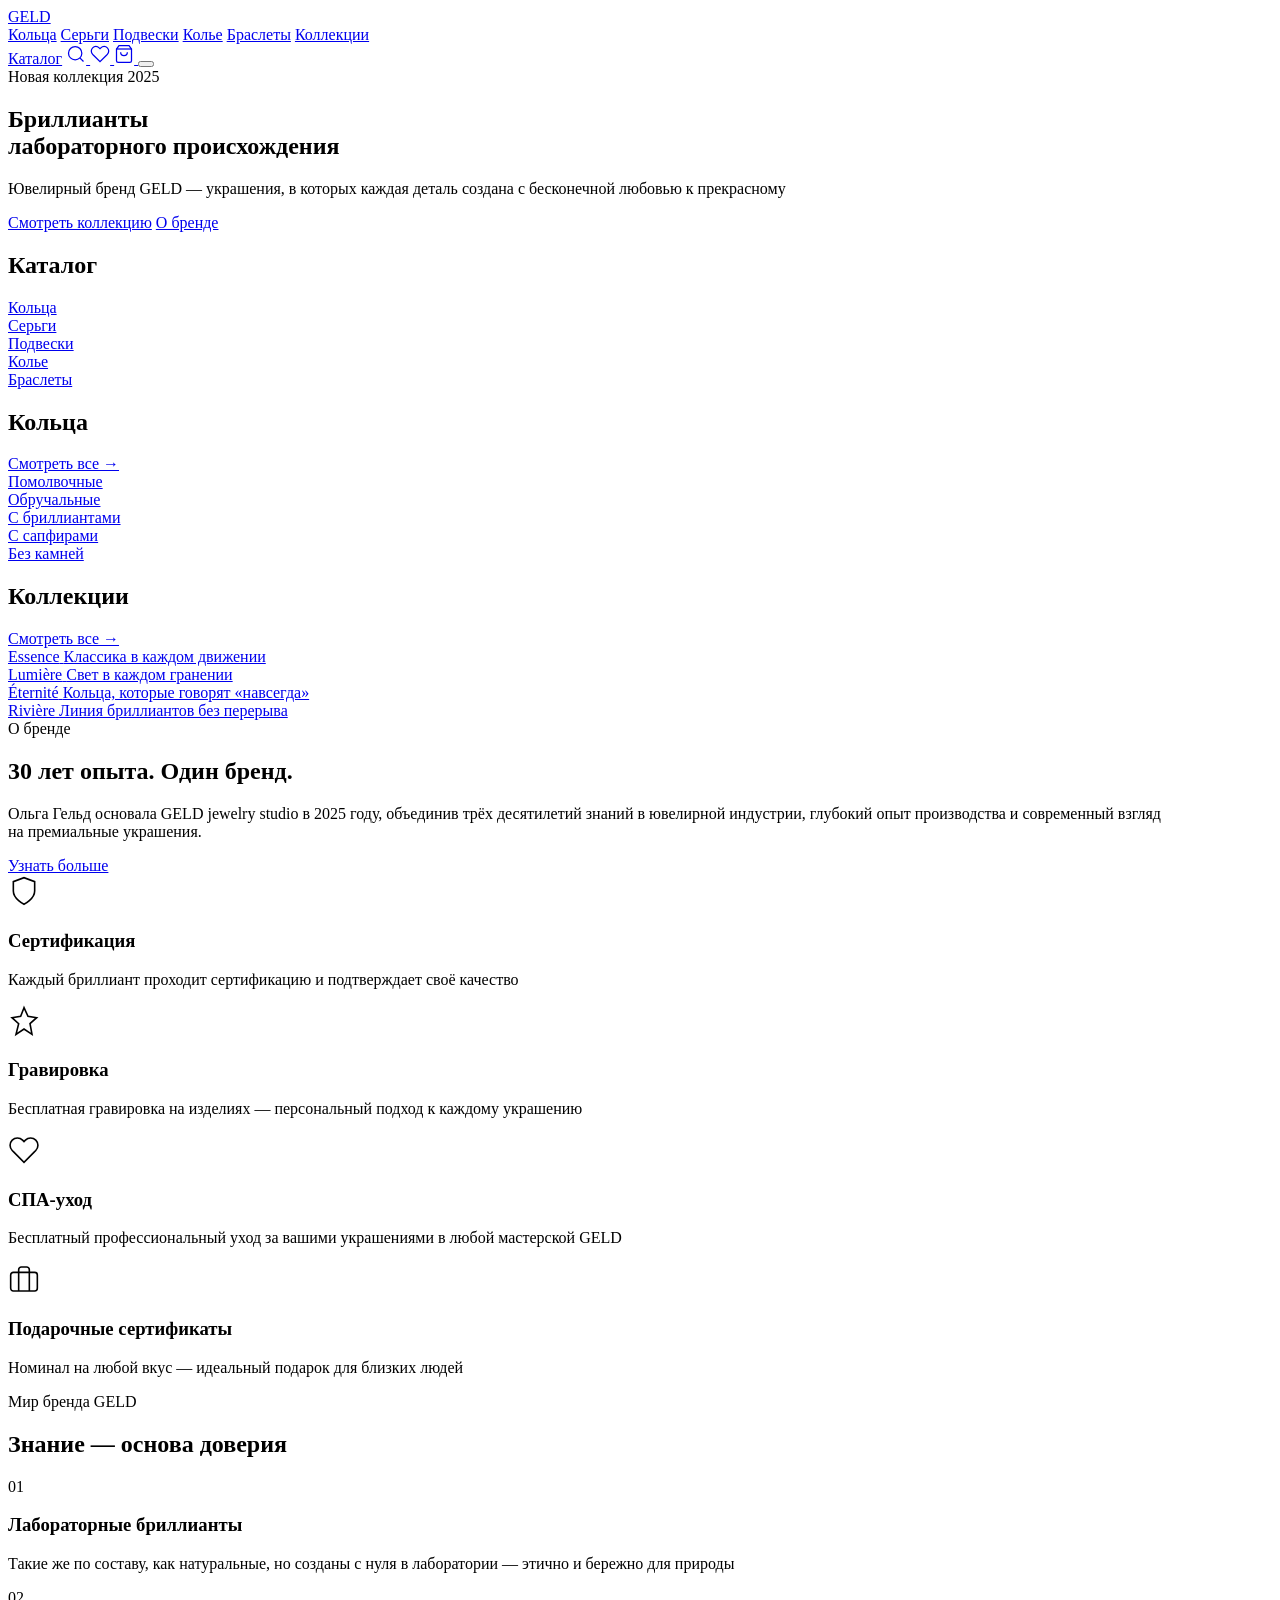
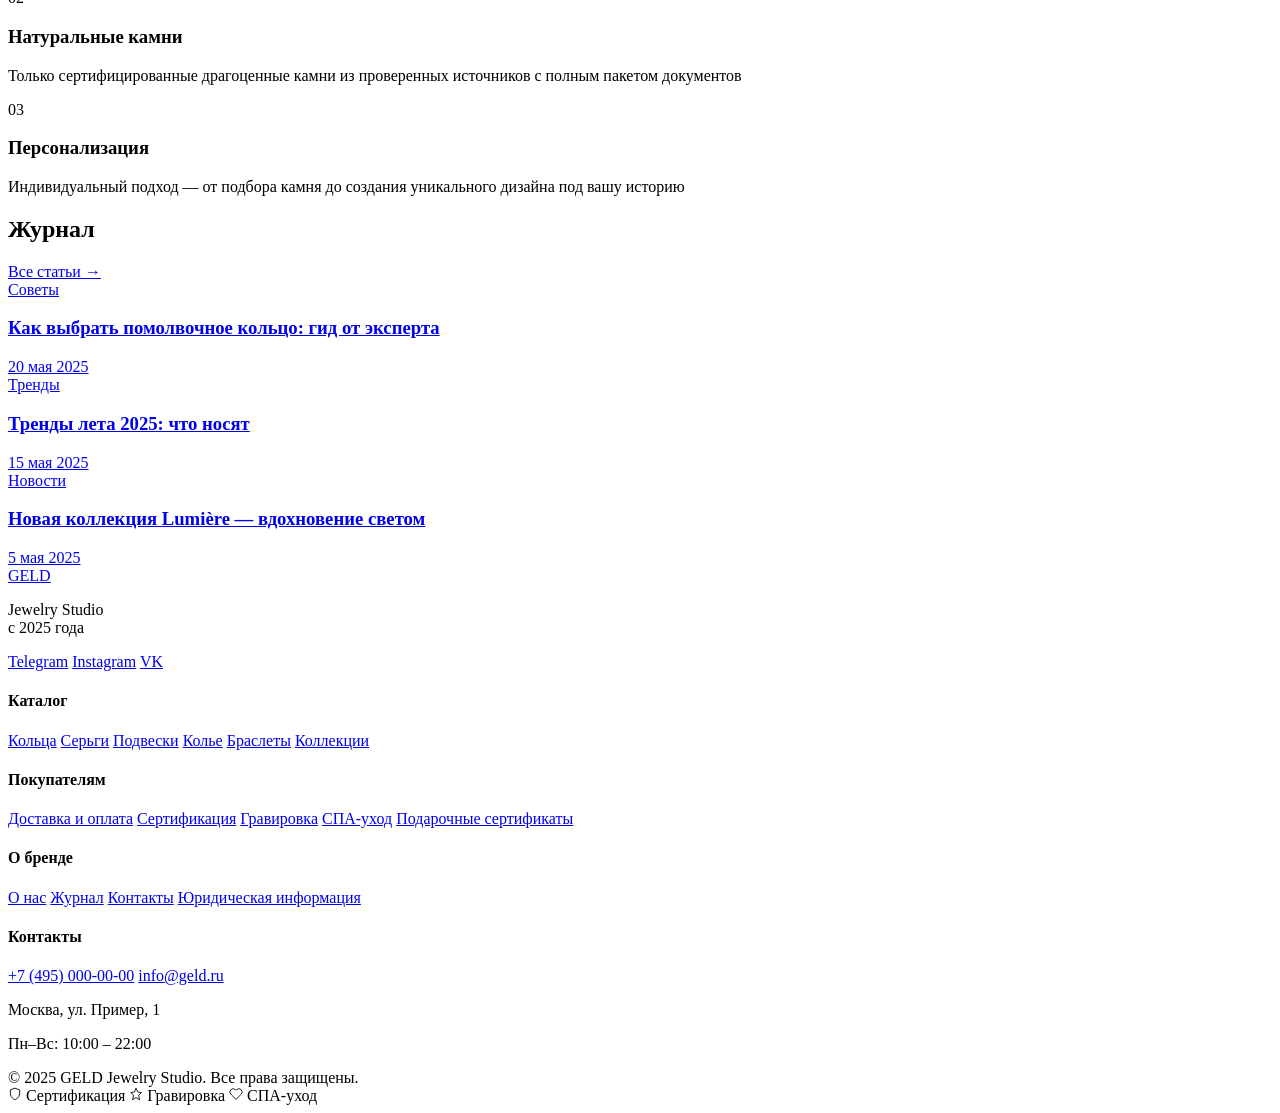
==== index.html @ 1ff67b21 "feat: initial site structure - GELD Jewelry Studio - index.html: Главная (10 блоков: hero, категории" ====
<!DOCTYPE html>
<html lang="ru">
<head>
    <meta charset="UTF-8">
    <meta name="viewport" content="width=device-width, initial-scale=1.0">
    <title>GELD Jewelry Studio — Премиальные украшения с лабораторными и натуральными драгоценными камнями</title>
    <link rel="stylesheet" href="css/base.css">
</head>
<body>
    <!-- ============ HEADER ============ -->
    <header class="header">
        <div class="header__inner container">
            <a href="index.html" class="header__logo">GELD</a>
            <nav class="header__nav">
                <a href="catalog.html" class="nav-link">Кольца</a>
                <a href="catalog.html" class="nav-link">Серьги</a>
                <a href="catalog.html" class="nav-link">Подвески</a>
                <a href="catalog.html" class="nav-link">Колье</a>
                <a href="catalog.html" class="nav-link">Браслеты</a>
                <a href="catalog.html" class="nav-link">Коллекции</a>
            </nav>
            <div class="header__actions">
                <a href="catalog.html" class="btn-nav btn-nav--primary">Каталог</a>
                <a href="#" class="icon-btn" aria-label="Поиск">
                    <svg width="20" height="20" viewBox="0 0 24 24" fill="none" stroke="currentColor" stroke-width="1.5"><circle cx="11" cy="11" r="8"/><path d="m21 21-4.35-4.35"/></svg>
                </a>
                <a href="#" class="icon-btn" aria-label="Избранное">
                    <svg width="20" height="20" viewBox="0 0 24 24" fill="none" stroke="currentColor" stroke-width="1.5"><path d="M20.84 4.61a5.5 5.5 0 0 0-7.78 0L12 5.67l-1.06-1.06a5.5 5.5 0 0 0-7.78 7.78l1.06 1.06L12 21.23l7.78-7.78 1.06-1.06a5.5 5.5 0 0 0 0-7.78z"/></svg>
                </a>
                <a href="#" class="icon-btn" aria-label="Корзина">
                    <svg width="20" height="20" viewBox="0 0 24 24" fill="none" stroke="currentColor" stroke-width="1.5"><path d="M6 2L3 6v14a2 2 0 0 0 2 2h14a2 2 0 0 0 2-2V6l-3-4z"/><line x1="3" y1="6" x2="21" y2="6"/><path d="M16 10a4 4 0 0 1-8 0"/></svg>
                </a>
                <button class="burger" aria-label="Меню">
                    <span></span><span></span><span></span>
                </button>
            </div>
        </div>
    </header>

    <!-- ============ HERO ============ -->
    <section class="hero">
        <div class="hero__slider">
            <div class="hero__slide hero__slide--active">
                <div class="hero__bg"></div>
                <div class="container hero__content">
                    <span class="hero__subtitle">Новая коллекция 2025</span>
                    <h1 class="hero__title">Бриллианты<br>лабораторного происхождения</h1>
                    <p class="hero__desc">Ювелирный бренд GELD — украшения, в которых каждая деталь создана с&nbsp;бесконечной любовью к&nbsp;прекрасному</p>
                    <div class="hero__buttons">
                        <a href="catalog.html" class="btn btn--dark">Смотреть коллекцию</a>
                        <a href="about.html" class="btn btn--ghost">О бренде</a>
                    </div>
                </div>
            </div>
        </div>
    </section>

    <!-- ============ КАТЕГОРИИ (быстрая навигация) ============ -->
    <section class="categories">
        <div class="container">
            <h2 class="section-title--hidden">Каталог</h2>
            <div class="categories__grid">
                <a href="catalog.html" class="category-card">
                    <div class="category-card__visual"></div>
                    <span class="category-card__label">Кольца</span>
                </a>
                <a href="catalog.html" class="category-card">
                    <div class="category-card__visual"></div>
                    <span class="category-card__label">Серьги</span>
                </a>
                <a href="catalog.html" class="category-card">
                    <div class="category-card__visual"></div>
                    <span class="category-card__label">Подвески</span>
                </a>
                <a href="catalog.html" class="category-card">
                    <div class="category-card__visual"></div>
                    <span class="category-card__label">Колье</span>
                </a>
                <a href="catalog.html" class="category-card">
                    <div class="category-card__visual"></div>
                    <span class="category-card__label">Браслеты</span>
                </a>
            </div>
        </div>
    </section>

    <!-- ============ ПОДКАТЕГОРИИ ============ -->
    <section class="subcategories">
        <div class="container">
            <div class="subcategories__header">
                <h2 class="section-title">Кольца</h2>
                <a href="catalog.html" class="link-all">Смотреть все →</a>
            </div>
            <div class="subcategories__grid">
                <a href="catalog.html" class="subcat-card">
                    <div class="subcat-card__img"></div>
                    <span>Помолвочные</span>
                </a>
                <a href="catalog.html" class="subcat-card">
                    <div class="subcat-card__img"></div>
                    <span>Обручальные</span>
                </a>
                <a href="catalog.html" class="subcat-card">
                    <div class="subcat-card__img"></div>
                    <span>С бриллиантами</span>
                </a>
                <a href="catalog.html" class="subcat-card">
                    <div class="subcat-card__img"></div>
                    <span>С сапфирами</span>
                </a>
                <a href="catalog.html" class="subcat-card">
                    <div class="subcat-card__img"></div>
                    <span>Без камней</span>
                </a>
            </div>
        </div>
    </section>

    <!-- ============ КОЛЛЕКЦИИ ============ -->
    <section class="collections">
        <div class="container">
            <div class="section-header">
                <h2 class="section-title">Коллекции</h2>
                <a href="catalog.html" class="link-all">Смотреть все →</a>
            </div>
            <div class="collections__grid">
                <a href="collection.html" class="collection-card">
                    <div class="collection-card__visual"></div>
                    <div class="collection-card__content">
                        <span class="collection-card__name">Essence</span>
                        <span class="collection-card__desc">Классика в&nbsp;каждом движении</span>
                    </div>
                </a>
                <a href="collection.html" class="collection-card">
                    <div class="collection-card__visual"></div>
                    <div class="collection-card__content">
                        <span class="collection-card__name">Lumière</span>
                        <span class="collection-card__desc">Свет в&nbsp;каждом гранении</span>
                    </div>
                </a>
                <a href="collection.html" class="collection-card">
                    <div class="collection-card__visual"></div>
                    <div class="collection-card__content">
                        <span class="collection-card__name">Éternité</span>
                        <span class="collection-card__desc">Кольца, которые говорят «навсегда»</span>
                    </div>
                </a>
                <a href="collection.html" class="collection-card">
                    <div class="collection-card__visual"></div>
                    <div class="collection-card__content">
                        <span class="collection-card__name">Rivière</span>
                        <span class="collection-card__desc">Линия бриллиантов без перерыва</span>
                    </div>
                </a>
            </div>
        </div>
    </section>

    <!-- ============ О БРЕНДЕ ============ -->
    <section class="about-preview">
        <div class="container about-preview__inner">
            <div class="about-preview__visual">
                <div class="about-preview__img"></div>
            </div>
            <div class="about-preview__text">
                <span class="about-preview__tag">О бренде</span>
                <h2 class="about-preview__title">30&nbsp;лет опыта. Один бренд.</h2>
                <p>Ольга Гельд основала GELD jewelry studio в&nbsp;2025&nbsp;году, объединив трёх десятилетий знаний в&nbsp;ювелирной индустрии, глубокий опыт производства и&nbsp;современный взгляд на&nbsp;премиальные украшения.</p>
                <a href="about.html" class="btn btn--dark">Узнать больше</a>
            </div>
        </div>
    </section>

    <!-- ============ УТП ============ -->
    <section class="usp">
        <div class="container">
            <div class="usp__grid">
                <div class="usp-item">
                    <div class="usp-item__icon">
                        <svg width="32" height="32" viewBox="0 0 24 24" fill="none" stroke="currentColor" stroke-width="1.2"><path d="M12 22s8-4 8-10V5l-8-3-8 3v7c0 6 8 10 8 10z"/></svg>
                    </div>
                    <h3 class="usp-item__title">Сертификация</h3>
                    <p>Каждый бриллиант проходит сертификацию и&nbsp;подтверждает своё качество</p>
                </div>
                <div class="usp-item">
                    <div class="usp-item__icon">
                        <svg width="32" height="32" viewBox="0 0 24 24" fill="none" stroke="currentColor" stroke-width="1.2"><path d="M12 2L9.5 8.5 3 9.5l5 4.5L6 22l6-4 6 4-1.5-8 5-4.5-6.5-1z"/></svg>
                    </div>
                    <h3 class="usp-item__title">Гравировка</h3>
                    <p>Бесплатная гравировка на&nbsp;изделиях — персональный подход к&nbsp;каждому украшению</p>
                </div>
                <div class="usp-item">
                    <div class="usp-item__icon">
                        <svg width="32" height="32" viewBox="0 0 24 24" fill="none" stroke="currentColor" stroke-width="1.2"><path d="M20.84 4.61a5.5 5.5 0 0 0-7.78 0L12 5.67l-1.06-1.06a5.5 5.5 0 0 0-7.78 7.78l1.06 1.06L12 21.23l7.78-7.78 1.06-1.06a5.5 5.5 0 0 0 0-7.78z"/></svg>
                    </div>
                    <h3 class="usp-item__title">СПА-уход</h3>
                    <p>Бесплатный профессиональный уход за&nbsp;вашими украшениями в&nbsp;любой мастерской GELD</p>
                </div>
                <div class="usp-item">
                    <div class="usp-item__icon">
                        <svg width="32" height="32" viewBox="0 0 24 24" fill="none" stroke="currentColor" stroke-width="1.2"><rect x="2" y="7" width="20" height="14" rx="2" ry="2"/><path d="M16 21V5a2 2 0 0 0-2-2h-4a2 2 0 0 0-2 2v16"/></svg>
                    </div>
                    <h3 class="usp-item__title">Подарочные сертификаты</h3>
                    <p>Номинал на&nbsp;любой вкус — идеальный подарок для&nbsp;близких людей</p>
                </div>
            </div>
        </div>
    </section>

    <!-- ============ ЭКСПERTНЫЙ БЛОК ============ -->
    <section class="expertise">
        <div class="container expertise__inner">
            <div class="expertise__content">
                <span class="expertise__tag">Мир бренда GELD</span>
                <h2 class="expertise__title">Знание — основа доверия</h2>
                <div class="expertise__blocks">
                    <div class="exp-block">
                        <span class="exp-block__num">01</span>
                        <h3>Лабораторные бриллианты</h3>
                        <p>Такие же по составу, как натуральные, но созданы с&nbsp;нуля в&nbsp;лаборатории — этично и&nbsp;бережно для&nbsp;природы</p>
                    </div>
                    <div class="exp-block">
                        <span class="exp-block__num">02</span>
                        <h3>Натуральные камни</h3>
                        <p>Только сертифицированные драгоценные камни из&nbsp;проверенных источников с&nbsp;полным пакетом документов</p>
                    </div>
                    <div class="exp-block">
                        <span class="exp-block__num">03</span>
                        <h3>Персонализация</h3>
                        <p>Индивидуальный подход — от&nbsp;подбора камня до&nbsp;создания уникального дизайна под&nbsp;вашу историю</p>
                    </div>
                </div>
            </div>
            <div class="expertise__visual">
                <div class="expertise__img"></div>
            </div>
        </div>
    </section>

    <!-- ============ НОВОСТИ (скрыт на старте, placeholder) ============ -->
    <section class="stories">
        <div class="container">
            <div class="section-header">
                <h2 class="section-title">Журнал</h2>
                <a href="#" class="link-all">Все статьи →</a>
            </div>
            <div class="stories__grid">
                <article class="story-card">
                    <a href="#">
                        <div class="story-card__img"></div>
                        <div class="story-card__body">
                            <span class="story-card__tag">Советы</span>
                            <h3>Как выбрать помолвочное кольцо: гид от эксперта</h3>
                            <span class="story-card__date">20 мая 2025</span>
                        </div>
                    </a>
                </article>
                <article class="story-card">
                    <a href="#">
                        <div class="story-card__img"></div>
                        <div class="story-card__body">
                            <span class="story-card__tag">Тренды</span>
                            <h3>Тренды лета 2025: что носят</h3>
                            <span class="story-card__date">15 мая 2025</span>
                        </div>
                    </a>
                </article>
                <article class="story-card">
                    <a href="#">
                        <div class="story-card__img"></div>
                        <div class="story-card__body">
                            <span class="story-card__tag">Новости</span>
                            <h3>Новая коллекция Lumière — вдохновение светом</h3>
                            <span class="story-card__date">5 мая 2025</span>
                        </div>
                    </a>
                </article>
            </div>
        </div>
    </section>

    <!-- ============ FOOTER ============ -->
    <footer class="footer">
        <div class="container">
            <div class="footer__top">
                <div class="footer__col">
                    <a href="index.html" class="footer__logo">GELD</a>
                    <p class="footer__tagline">Jewelry Studio<br>с&nbsp;2025&nbsp;года</p>
                    <div class="footer__socials">
                        <a href="#" class="social-link">Telegram</a>
                        <a href="#" class="social-link">Instagram</a>
                        <a href="#" class="social-link">VK</a>
                    </div>
                </div>
                <div class="footer__col">
                    <h4 class="footer__heading">Каталог</h4>
                    <a href="catalog.html" class="footer__link">Кольца</a>
                    <a href="catalog.html" class="footer__link">Серьги</a>
                    <a href="catalog.html" class="footer__link">Подвески</a>
                    <a href="catalog.html" class="footer__link">Колье</a>
                    <a href="catalog.html" class="footer__link">Браслеты</a>
                    <a href="catalog.html" class="footer__link">Коллекции</a>
                </div>
                <div class="footer__col">
                    <h4 class="footer__heading">Покупателям</h4>
                    <a href="delivery.html" class="footer__link">Доставка и оплата</a>
                    <a href="certification.html" class="footer__link">Сертификация</a>
                    <a href="engraving.html" class="footer__link">Гравировка</a>
                    <a href="spa.html" class="footer__link">СПА-уход</a>
                    <a href="gift-cards.html" class="footer__link">Подарочные сертификаты</a>
                </div>
                <div class="footer__col">
                    <h4 class="footer__heading">О бренде</h4>
                    <a href="about.html" class="footer__link">О нас</a>
                    <a href="stories.html" class="footer__link">Журнал</a>
                    <a href="contacts.html" class="footer__link">Контакты</a>
                    <a href="legal.html" class="footer__link">Юридическая информация</a>
                </div>
                <div class="footer__col">
                    <h4 class="footer__heading">Контакты</h4>
                    <a href="tel:+74950000000" class="footer__link">+7 (495) 000-00-00</a>
                    <a href="mailto:info@geld.ru" class="footer__link">info@geld.ru</a>
                    <p class="footer__address">Москва, ул.&nbsp;Пример, 1</p>
                    <p class="footer__hours">Пн–Вс: 10:00 – 22:00</p>
                </div>
            </div>
            <div class="footer__bottom">
                <span class="footer__copy">© 2025 GELD Jewelry Studio. Все права защищены.</span>
                <!-- Ключевые УТП в подвале -->
                <div class="footer__usps">
                    <span class="footer__usp">
                        <svg width="14" height="14" viewBox="0 0 24 24" fill="none" stroke="currentColor" stroke-width="1.5"><path d="M12 22s8-4 8-10V5l-8-3-8 3v7c0 6 8 10 8 10z"/></svg>
                        Сертификация
                    </span>
                    <span class="footer__usp">
                        <svg width="14" height="14" viewBox="0 0 24 24" fill="none" stroke="currentColor" stroke-width="1.5"><path d="M12 2L9.5 8.5 3 9.5l5 4.5L6 22l6-4 6 4-1.5-8 5-4.5-6.5-1z"/></svg>
                        Гравировка
                    </span>
                    <span class="footer__usp">
                        <svg width="14" height="14" viewBox="0 0 24 24" fill="none" stroke="currentColor" stroke-width="1.5"><path d="M20.84 4.61a5.5 5.5 0 0 0-7.78 0L12 5.67l-1.06-1.06a5.5 5.5 0 0 0-7.78 7.78l1.06 1.06L12 21.23l7.78-7.78 1.06-1.06a5.5 5.5 0 0 0 0-7.78z"/></svg>
                        СПА-уход
                    </span>
                </div>
            </div>
        </div>
    </footer>

    <script src="js/main.js"></script>
</body>
</html>
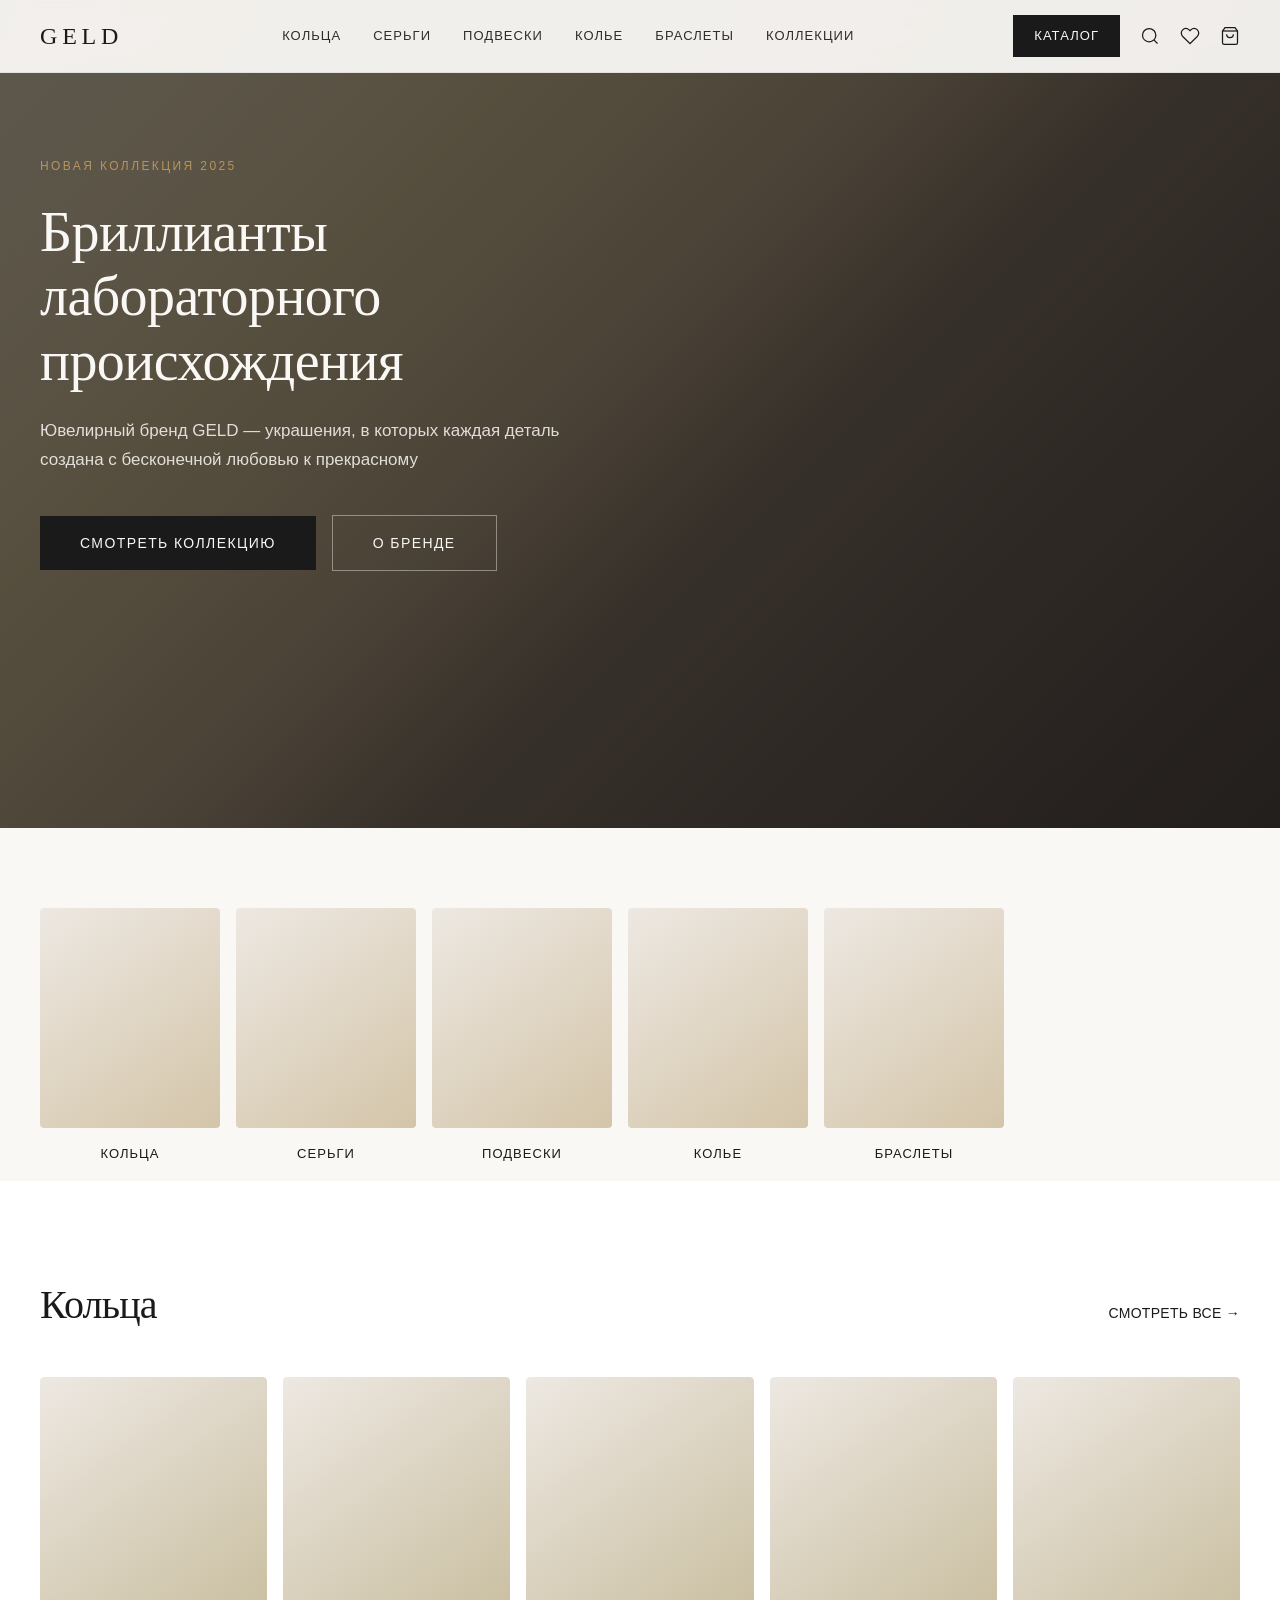
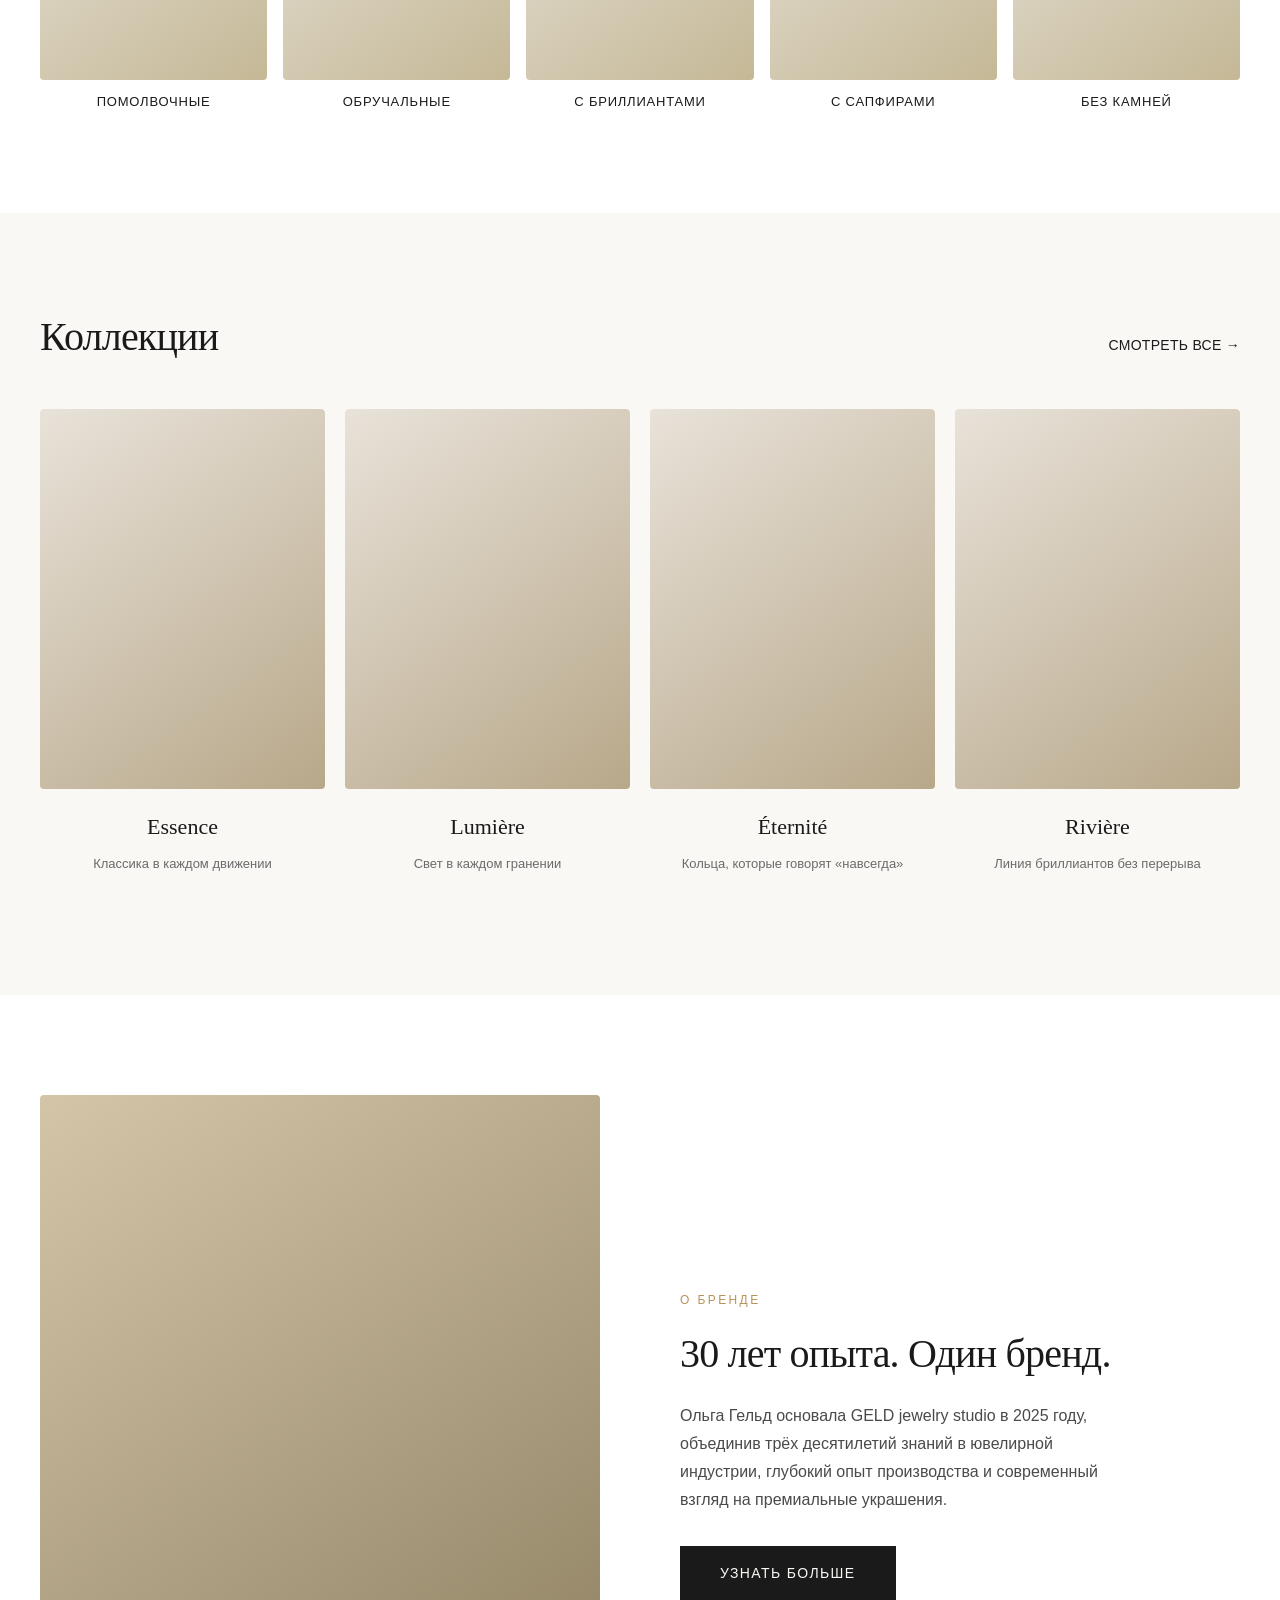
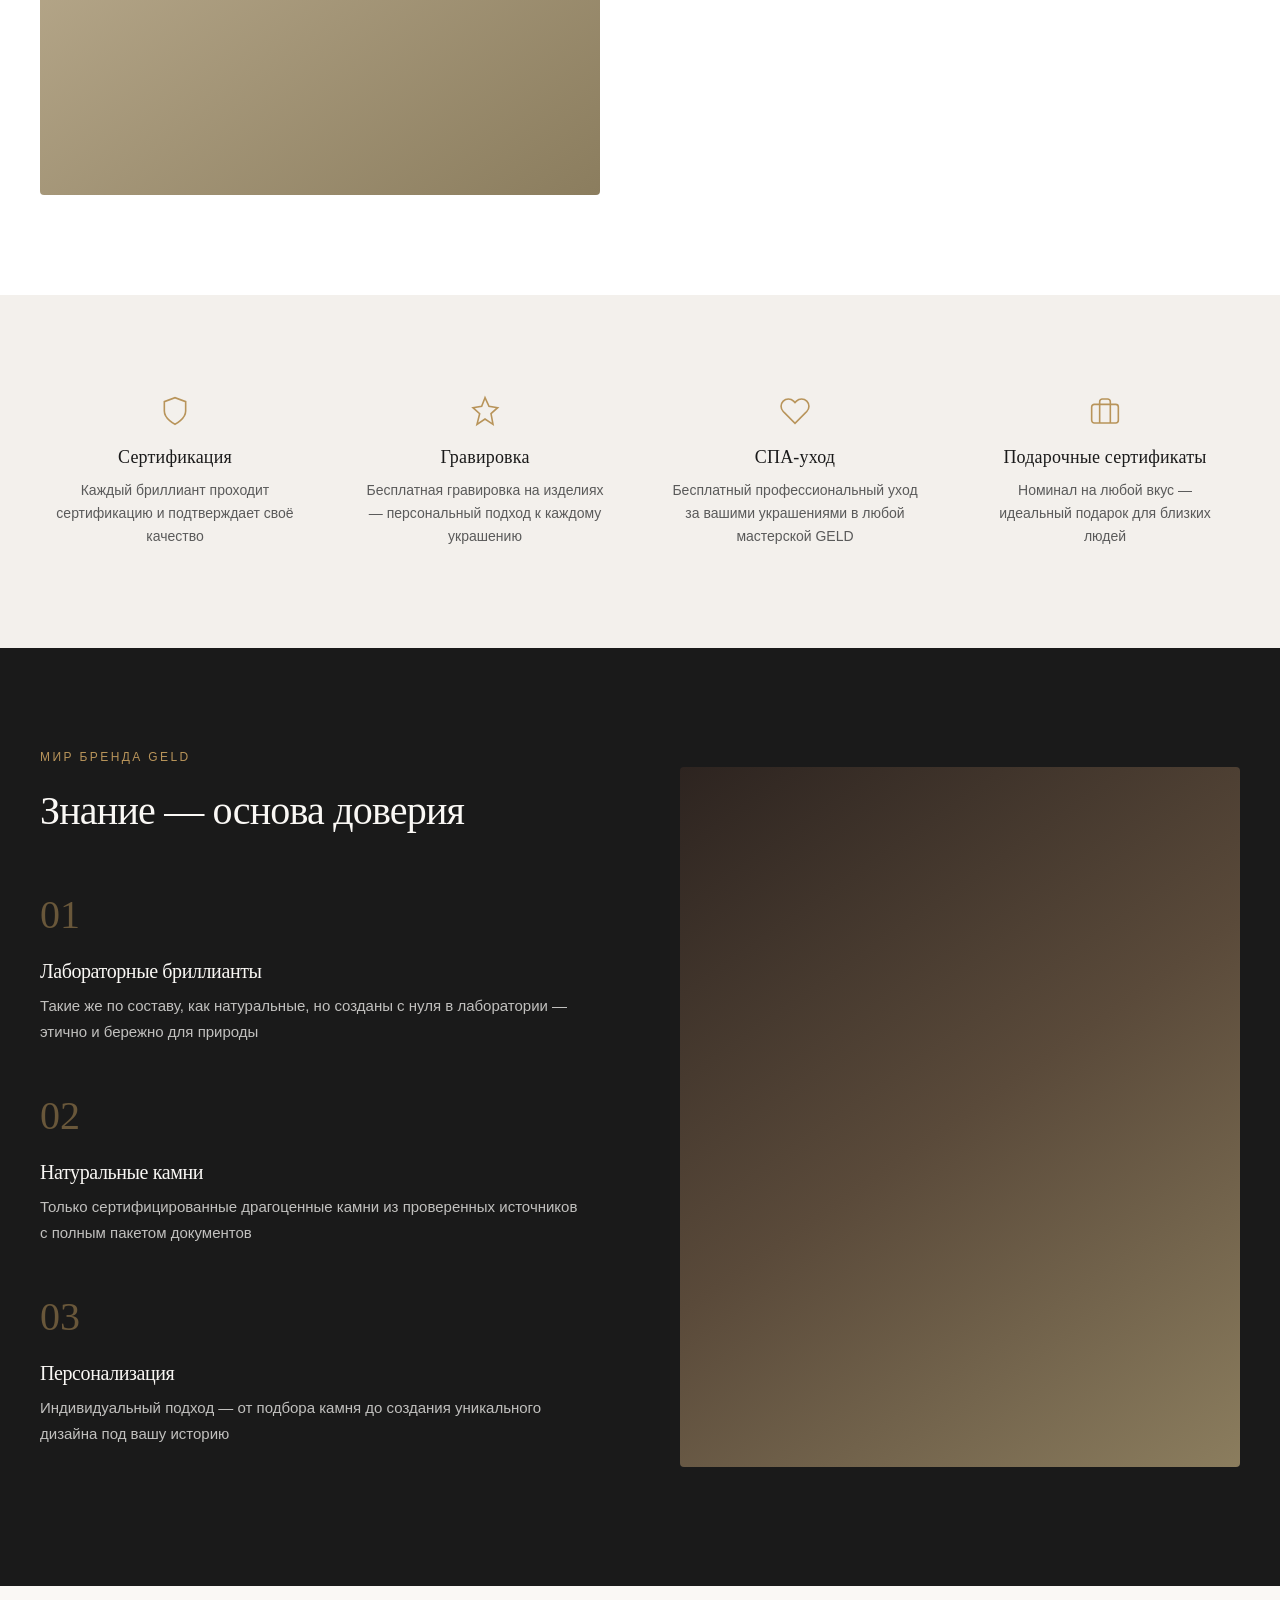
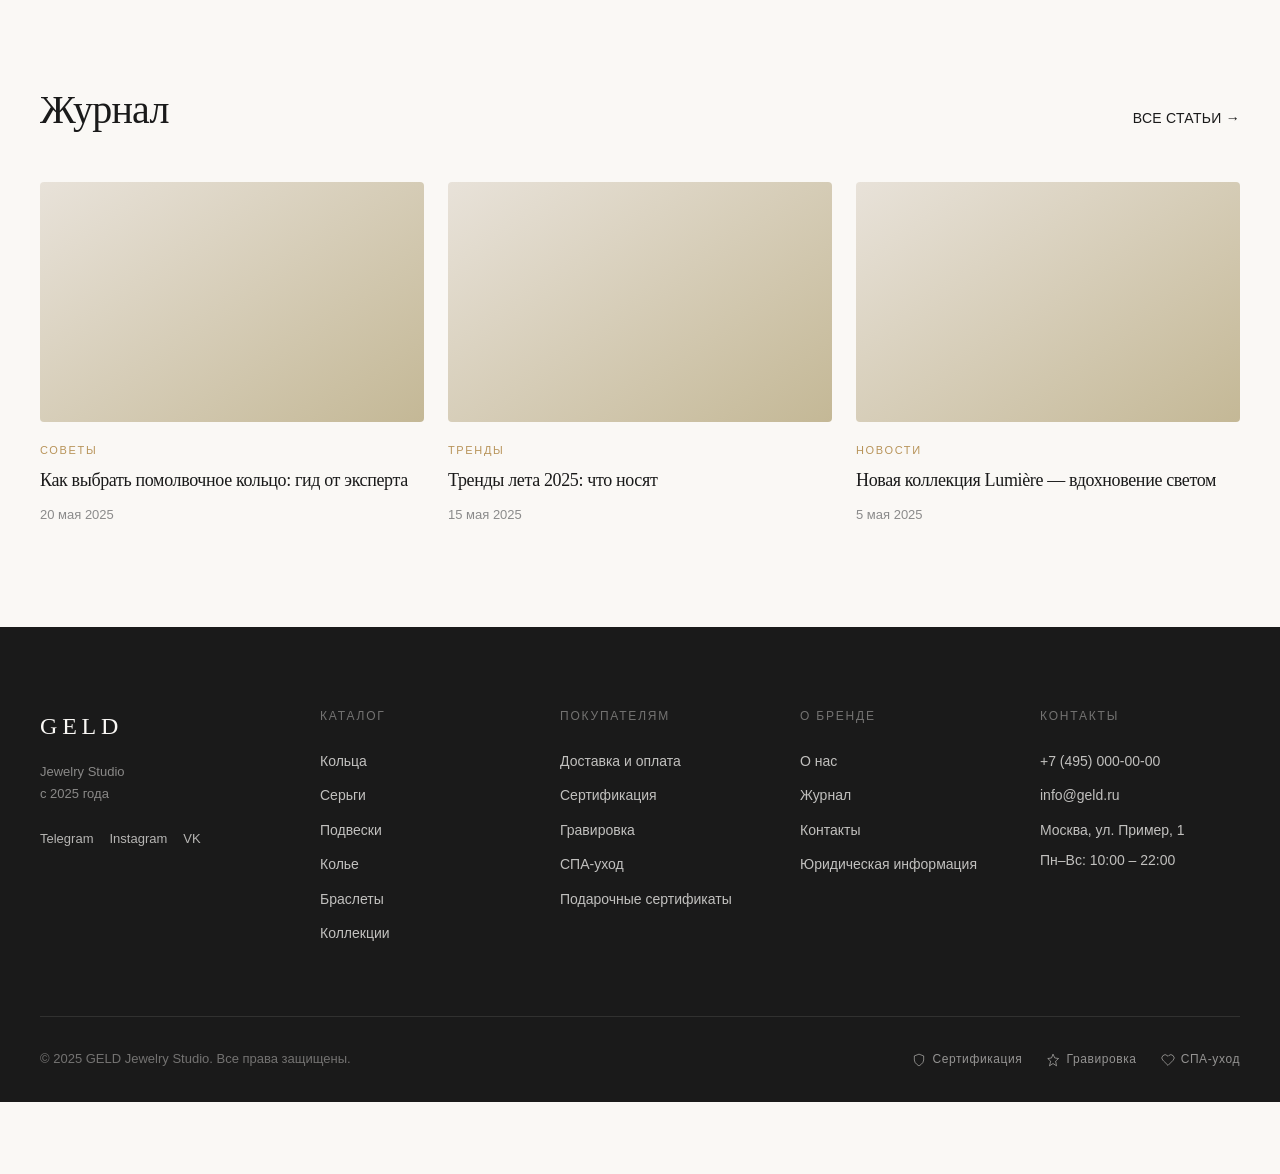
==== commit 6902d01c: "Switch stylesheet reference to main.css Update index.html to load css/main.css instead of css/base.c" ====
--- a/index.html
+++ b/index.html
@@ -4,7 +4,7 @@
     <meta charset="UTF-8">
     <meta name="viewport" content="width=device-width, initial-scale=1.0">
     <title>GELD Jewelry Studio — Премиальные украшения с лабораторными и натуральными драгоценными камнями</title>
-    <link rel="stylesheet" href="css/base.css">
+    <link rel="stylesheet" href="css/main.css">
 </head>
 <body>
     <!-- ============ HEADER ============ -->
--- a/css/main.css
+++ b/css/main.css
@@ -0,0 +1,1642 @@
+/* ========================================
+   GELD JEWELRY STUDIO — PREMIUM STYLE
+   ========================================
+   Цветовая палитра:
+   - Фон:          #FAF8F5 (тёплый белый)
+   - Текст:        #1A1A1A (глубокий чёрный)
+   - Акцент:       #B8945A (приглушённое золото)
+   - Вторичный:    #2D2D2D (уголь)
+   - Рамки:        #E8E4DF (тёплый серый)
+   - Фонов.плато:  #F3F0EC
+   ======================================== */
+
+/* ---- RESET ---- */
+*, *::before, *::after { margin: 0; padding: 0; box-sizing: border-box; }
+
+html {
+  font-size: 16px;
+  scroll-behavior: smooth;
+  -webkit-font-smoothing: antialiased;
+  -moz-osx-font-smoothing: grayscale;
+}
+
+body {
+  font-family: 'Inter', -apple-system, BlinkMacSystemFont, 'Segoe UI', sans-serif;
+  color: #1A1A1A;
+  background: #FAF8F5;
+  line-height: 1.6;
+  overflow-x: hidden;
+}
+
+/* ---- TYPOGRAPHY ---- */
+@import url('https://fonts.googleapis.com/css2?family=Inter:wght@300;400;500;600&family=Playfair+Display:ital,wght@0,400;0,500;0,600;1,400;1,500&display=swap');
+
+h1, h2, h3, .section-title, .section-title--hidden, .hero__title {
+  font-family: 'Playfair Display', 'Georgia', serif;
+  font-weight: 400;
+  letter-spacing: -0.02em;
+  line-height: 1.2;
+}
+
+h1 { font-size: 3.5rem; }
+h2 { font-size: 2.5rem; }
+h3 { font-size: 1.25rem; }
+
+/* ---- LAYOUT ---- */
+.container {
+  max-width: 1280px;
+  margin: 0 auto;
+  padding: 0 40px;
+}
+
+.container--narrow {
+  max-width: 960px;
+  margin: 0 auto;
+  padding: 0 40px;
+}
+
+/* ---- SECTION SPACING ---- */
+section {
+  padding: 100px 0;
+}
+
+.section-header {
+  display: flex;
+  justify-content: space-between;
+  align-items: baseline;
+  margin-bottom: 48px;
+}
+
+.section-title {
+  font-size: 2.5rem;
+  margin-bottom: 0;
+}
+
+.section-title--hidden {
+  position: absolute;
+  width: 1px;
+  height: 1px;
+  overflow: hidden;
+  clip: rect(0,0,0,0);
+}
+
+.link-all {
+  font-family: 'Inter', sans-serif;
+  font-size: 0.875rem;
+  font-weight: 500;
+  color: #1A1A1A;
+  text-decoration: none;
+  letter-spacing: 0.02em;
+  text-transform: uppercase;
+  transition: color 0.3s;
+  white-space: nowrap;
+}
+
+.link-all:hover {
+  color: #B8945A;
+}
+
+/* ---- BUTTONS ---- */
+.btn {
+  display: inline-block;
+  font-family: 'Inter', sans-serif;
+  font-size: 0.875rem;
+  font-weight: 500;
+  letter-spacing: 0.1em;
+  text-transform: uppercase;
+  text-decoration: none;
+  padding: 16px 40px;
+  border: none;
+  cursor: pointer;
+  transition: all 0.4s ease;
+}
+
+.btn--dark {
+  background: #1A1A1A;
+  color: #FAF8F5;
+}
+
+.btn--dark:hover {
+  background: #B8945A;
+}
+
+.btn--ghost {
+  background: transparent;
+  color: #FAF8F5;
+  border: 1px solid rgba(255,255,255,0.4);
+}
+
+.btn--ghost:hover {
+  border-color: #FAF8F5;
+  background: rgba(255,255,255,0.08);
+}
+
+/* ---- HEADER ---- */
+.header {
+  position: fixed;
+  top: 0;
+  left: 0;
+  right: 0;
+  z-index: 1000;
+  background: rgba(250, 248, 245, 0.95);
+  backdrop-filter: blur(12px);
+  -webkit-backdrop-filter: blur(12px);
+  border-bottom: 1px solid rgba(0,0,0,0.06);
+}
+
+.header__inner {
+  display: flex;
+  align-items: center;
+  justify-content: space-between;
+  height: 72px;
+}
+
+.header__logo {
+  font-family: 'Playfair Display', serif;
+  font-size: 1.5rem;
+  font-weight: 500;
+  letter-spacing: 0.2em;
+  text-transform: uppercase;
+  text-decoration: none;
+  color: #1A1A1A;
+}
+
+.header__nav {
+  display: flex;
+  gap: 32px;
+}
+
+.nav-link {
+  font-family: 'Inter', sans-serif;
+  font-size: 0.8125rem;
+  font-weight: 400;
+  letter-spacing: 0.08em;
+  text-transform: uppercase;
+  text-decoration: none;
+  color: #2D2D2D;
+  transition: color 0.3s;
+  position: relative;
+}
+
+.nav-link::after {
+  content: '';
+  position: absolute;
+  bottom: -2px;
+  left: 0;
+  width: 0;
+  height: 1px;
+  background: #B8945A;
+  transition: width 0.3s ease;
+}
+
+.nav-link:hover {
+  color: #B8945A;
+}
+
+.nav-link:hover::after {
+  width: 100%;
+}
+
+.header__actions {
+  display: flex;
+  align-items: center;
+  gap: 20px;
+}
+
+.btn-nav {
+  font-family: 'Inter', sans-serif;
+  font-size: 0.8125rem;
+  font-weight: 500;
+  letter-spacing: 0.08em;
+  text-transform: uppercase;
+  text-decoration: none;
+  color: #1A1A1A;
+  padding: 10px 20px;
+  border: 1px solid #1A1A1A;
+  transition: all 0.3s;
+}
+
+.btn-nav:hover {
+  background: #1A1A1A;
+  color: #FAF8F5;
+}
+
+.btn-nav--primary {
+  background: #1A1A1A;
+  color: #FAF8F5;
+}
+
+.btn-nav--primary:hover {
+  background: #B8945A;
+  border-color: #B8945A;
+}
+
+.icon-btn {
+  color: #1A1A1A;
+  text-decoration: none;
+  display: flex;
+  align-items: center;
+  transition: color 0.3s;
+}
+
+.icon-btn:hover {
+  color: #B8945A;
+}
+
+.burger {
+  display: none;
+  flex-direction: column;
+  gap: 5px;
+  background: none;
+  border: none;
+  cursor: pointer;
+  padding: 4px;
+}
+
+.burger span {
+  display: block;
+  width: 22px;
+  height: 1.5px;
+  background: #1A1A1A;
+  transition: all 0.3s;
+}
+
+/* ---- HERO ---- */
+.hero {
+  height: 100vh;
+  min-height: 600px;
+  max-height: 1000px;
+  position: relative;
+  display: flex;
+  align-items: center;
+  overflow: hidden;
+  margin-top: -72px;
+  padding-top: 72px;
+}
+
+.hero__bg {
+  position: absolute;
+  inset: 0;
+  background:
+    linear-gradient(135deg, rgba(26,26,26,0.65) 0%, rgba(26,26,26,0.35) 50%, rgba(26,26,26,0.55) 100%),
+    /* Placeholder для фото — серый градиент в стиле premium jewellery */
+    linear-gradient(135deg, #D4C5A9 0%, #8B7D5E 30%, #4A3F35 60%, #2D2420 100%);
+  background-size: cover;
+  background-position: center;
+}
+
+.hero__content {
+  position: relative;
+  z-index: 2;
+  color: #FAF8F5;
+  max-width: 720px;
+}
+
+.hero__subtitle {
+  font-family: 'Inter', sans-serif;
+  font-size: 0.75rem;
+  font-weight: 500;
+  letter-spacing: 0.2em;
+  text-transform: uppercase;
+  color: #B8945A;
+  display: block;
+  margin-bottom: 24px;
+}
+
+.hero__title {
+  font-size: 3.5rem;
+  font-weight: 400;
+  letter-spacing: -0.01em;
+  line-height: 1.15;
+  margin-bottom: 24px;
+}
+
+.hero__desc {
+  font-size: 1.0625rem;
+  font-weight: 300;
+  line-height: 1.7;
+  color: rgba(250, 248, 245, 0.85);
+  margin-bottom: 40px;
+  max-width: 520px;
+}
+
+.hero__buttons {
+  display: flex;
+  gap: 16px;
+  align-items: center;
+}
+
+/* ---- CATEGORIES ---- */
+.categories {
+  padding: 80px 0 0;
+}
+
+.categories__grid {
+  display: flex;
+  gap: 16px;
+  overflow-x: auto;
+  padding-bottom: 16px;
+  scrollbar-width: thin;
+  scrollbar-color: #E8E4DF transparent;
+}
+
+.category-card {
+  flex: 0 0 180px;
+  text-decoration: none;
+  color: #1A1A1A;
+}
+
+.category-card__visual {
+  width: 180px;
+  height: 220px;
+  background: linear-gradient(145deg, #EDE8E2 0%, #D4C5A9 100%);
+  border-radius: 4px;
+  margin-bottom: 16px;
+  transition: transform 0.4s ease;
+}
+
+.category-card:hover .category-card__visual {
+  transform: scale(0.97);
+}
+
+.category-card__label {
+  display: block;
+  font-family: 'Inter', sans-serif;
+  font-size: 0.8125rem;
+  font-weight: 400;
+  letter-spacing: 0.08em;
+  text-transform: uppercase;
+  text-align: center;
+}
+
+/* ---- SUBCATEGORIES ---- */
+.subcategories {
+  background: #FFFFFF;
+}
+
+.subcategories__header {
+  display: flex;
+  justify-content: space-between;
+  align-items: baseline;
+  margin-bottom: 48px;
+}
+
+.subcategories__grid {
+  display: grid;
+  grid-template-columns: repeat(5, 1fr);
+  gap: 16px;
+}
+
+.subcat-card {
+  text-decoration: none;
+  color: #1A1A1A;
+  position: relative;
+  border-radius: 4px;
+  overflow: hidden;
+}
+
+.subcat-card__img {
+  width: 100%;
+  aspect-ratio: 3 / 4;
+  background: linear-gradient(145deg, #EDE8E2 0%, #C4B896 100%);
+  border-radius: 4px;
+  transition: transform 0.5s ease;
+}
+
+.subcat-card:hover .subcat-card__img {
+  transform: scale(0.97);
+}
+
+.subcat-card span {
+  display: block;
+  text-align: center;
+  font-size: 0.8125rem;
+  font-weight: 400;
+  letter-spacing: 0.06em;
+  text-transform: uppercase;
+  padding: 12px 0 0;
+}
+
+/* ---- COLLECTIONS ---- */
+.collections__grid {
+  display: grid;
+  grid-template-columns: repeat(4, 1fr);
+  gap: 20px;
+}
+
+.collection-card {
+  text-decoration: none;
+  color: #1A1A1A;
+  border-radius: 4px;
+  overflow: hidden;
+  position: relative;
+}
+
+.collection-card__visual {
+  width: 100%;
+  aspect-ratio: 3 / 4;
+  background: linear-gradient(145deg, #E8E2D9 0%, #B8A88A 100%);
+  border-radius: 4px;
+  transition: transform 0.5s ease;
+}
+
+.collection-card:hover .collection-card__visual {
+  transform: scale(0.97);
+}
+
+.collection-card__content {
+  text-align: center;
+  padding: 20px 0;
+}
+
+.collection-card__name {
+  display: block;
+  font-family: 'Playfair Display', serif;
+  font-size: 1.375rem;
+  font-weight: 400;
+  margin-bottom: 6px;
+}
+
+.collection-card__desc {
+  font-size: 0.8125rem;
+  font-weight: 300;
+  color: #6B6B6B;
+}
+
+/* ---- ABOUT PREVIEW ---- */
+.about-preview {
+  background: #FFFFFF;
+  padding: 100px 0;
+}
+
+.about-preview__inner {
+  display: grid;
+  grid-template-columns: 1fr 1fr;
+  gap: 80px;
+  align-items: center;
+}
+
+.about-preview__img {
+  width: 100%;
+  aspect-ratio: 4 / 5;
+  background: linear-gradient(145deg, #D4C5A9 0%, #8B7D5E 100%);
+  border-radius: 4px;
+}
+
+.about-preview__tag {
+  font-family: 'Inter', sans-serif;
+  font-size: 0.75rem;
+  font-weight: 500;
+  letter-spacing: 0.2em;
+  text-transform: uppercase;
+  color: #B8945A;
+  display: block;
+  margin-bottom: 20px;
+}
+
+.about-preview__title {
+  font-size: 2.5rem;
+  margin-bottom: 24px;
+}
+
+.about-preview__text p {
+  font-size: 1rem;
+  line-height: 1.75;
+  color: #4A4A4A;
+  margin-bottom: 32px;
+  max-width: 440px;
+}
+
+/* ---- USP (УТП) ---- */
+.usp {
+  background: #F3F0EC;
+}
+
+.usp__grid {
+  display: grid;
+  grid-template-columns: repeat(4, 1fr);
+  gap: 40px;
+}
+
+.usp-item {
+  text-align: center;
+  padding: 0 12px;
+}
+
+.usp-item__icon {
+  color: #B8945A;
+  margin-bottom: 20px;
+  display: flex;
+  justify-content: center;
+}
+
+.usp-item__title {
+  font-size: 1.125rem;
+  margin-bottom: 10px;
+  font-weight: 400;
+  letter-spacing: 0.01em;
+}
+
+.usp-item p {
+  font-size: 0.875rem;
+  line-height: 1.65;
+  color: #5A5A5A;
+  font-weight: 300;
+}
+
+/* ---- EXPERTISE (Мир бренда) ---- */
+.expertise {
+  background: #1A1A1A;
+  color: #FAF8F5;
+}
+
+.expertise__inner {
+  display: grid;
+  grid-template-columns: 1fr 1fr;
+  gap: 80px;
+  align-items: center;
+}
+
+.expertise__tag {
+  font-family: 'Inter', sans-serif;
+  font-size: 0.75rem;
+  font-weight: 500;
+  letter-spacing: 0.2em;
+  text-transform: uppercase;
+  color: #B8945A;
+  display: block;
+  margin-bottom: 20px;
+}
+
+.expertise__title {
+  font-size: 2.5rem;
+  margin-bottom: 48px;
+}
+
+.exp-block {
+  margin-bottom: 40px;
+}
+
+.exp-block__num {
+  font-family: 'Playfair Display', serif;
+  font-size: 2.5rem;
+  color: #B8945A;
+  opacity: 0.5;
+  display: block;
+  margin-bottom: 12px;
+}
+
+.exp-block h3 {
+  font-size: 1.25rem;
+  margin-bottom: 10px;
+}
+
+.exp-block p {
+  font-size: 0.9375rem;
+  line-height: 1.7;
+  color: rgba(250, 248, 245, 0.75);
+  font-weight: 300;
+}
+
+.expertise__img {
+  width: 100%;
+  aspect-ratio: 4 / 5;
+  background: linear-gradient(145deg, #2D2420 0%, #5A4A3A 50%, #8B7D5E 100%);
+  border-radius: 4px;
+}
+
+/* ---- STORIES / ЖУРНАЛ ---- */
+.stories__grid {
+  display: grid;
+  grid-template-columns: repeat(3, 1fr);
+  gap: 24px;
+}
+
+.story-card__img {
+  width: 100%;
+  aspect-ratio: 16 / 10;
+  background: linear-gradient(145deg, #E8E2D9 0%, #C4B896 100%);
+  border-radius: 4px;
+  margin-bottom: 20px;
+}
+
+.story-card__tag {
+  font-family: 'Inter', sans-serif;
+  font-size: 0.6875rem;
+  font-weight: 500;
+  letter-spacing: 0.15em;
+  text-transform: uppercase;
+  color: #B8945A;
+  display: block;
+  margin-bottom: 8px;
+}
+
+.story-card h3 {
+  font-family: 'Playfair Display', serif;
+  font-size: 1.125rem;
+  font-weight: 400;
+  margin-bottom: 8px;
+  line-height: 1.4;
+}
+
+.story-card__date {
+  font-size: 0.8125rem;
+  color: #8B8B8B;
+}
+
+.story-card a {
+  color: inherit;
+  text-decoration: none;
+  display: block;
+}
+
+.story-card:hover h3 {
+  color: #B8945A;
+}
+
+/* ---- FOOTER ---- */
+.footer {
+  background: #1A1A1A;
+  color: #FAF8F5;
+  padding: 80px 0 0;
+}
+
+.footer__top {
+  display: grid;
+  grid-template-columns: 1.2fr 1fr 1fr 1fr 1fr;
+  gap: 40px;
+  padding-bottom: 60px;
+  border-bottom: 1px solid rgba(250,248,245,0.1);
+}
+
+.footer__logo {
+  font-family: 'Playfair Display', serif;
+  font-size: 1.5rem;
+  font-weight: 500;
+  letter-spacing: 0.2em;
+  text-transform: uppercase;
+  text-decoration: none;
+  color: #FAF8F5;
+  display: block;
+  margin-bottom: 16px;
+}
+
+.footer__tagline {
+  font-size: 0.8125rem;
+  color: rgba(250,248,245,0.5);
+  line-height: 1.7;
+  margin-bottom: 24px;
+}
+
+.footer__socials {
+  display: flex;
+  gap: 16px;
+}
+
+.social-link {
+  font-size: 0.8125rem;
+  color: rgba(250,248,245,0.7);
+  text-decoration: none;
+  transition: color 0.3s;
+}
+
+.social-link:hover {
+  color: #B8945A;
+}
+
+.footer__heading {
+  font-family: 'Inter', sans-serif;
+  font-size: 0.75rem;
+  font-weight: 500;
+  letter-spacing: 0.15em;
+  text-transform: uppercase;
+  margin-bottom: 24px;
+  color: rgba(250,248,245,0.4);
+}
+
+.footer__heading--contacts {
+  margin-bottom: 24px;
+}
+
+.footer__link {
+  display: block;
+  font-size: 0.875rem;
+  color: rgba(250,248,245,0.75);
+  text-decoration: none;
+  margin-bottom: 12px;
+  font-weight: 300;
+  transition: color 0.3s;
+}
+
+.footer__link:hover {
+  color: #B8945A;
+}
+
+.footer__address,
+.footer__hours {
+  font-size: 0.875rem;
+  color: rgba(250,248,245,0.75);
+  font-weight: 300;
+  margin-bottom: 8px;
+}
+
+.footer__bottom {
+  display: flex;
+  justify-content: space-between;
+  align-items: center;
+  padding: 32px 0;
+}
+
+.footer__copy {
+  font-size: 0.8125rem;
+  color: rgba(250,248,245,0.4);
+  font-weight: 300;
+}
+
+.footer__usps {
+  display: flex;
+  gap: 24px;
+}
+
+.footer__usp {
+  font-size: 0.75rem;
+  color: rgba(250,248,245,0.55);
+  display: flex;
+  align-items: center;
+  gap: 6px;
+  letter-spacing: 0.05em;
+}
+
+/* ---- RESPONSIVE: TABLET ---- */
+@media (max-width: 1024px) {
+  .container { padding: 0 24px; }
+  h1 { font-size: 2.75rem; }
+  h2 { font-size: 2rem; }
+  .hero__title { font-size: 2.75rem; }
+  .hero__desc { font-size: 0.9375rem; }
+  .section-title { font-size: 2rem; }
+  .section-title { font-size: 2rem; }
+  section { padding: 72px 0; }
+  .header__nav { gap: 20px; }
+  .collections__grid { grid-template-columns: repeat(2, 1fr); }
+  .about-preview__inner { gap: 48px; }
+  .usp__grid { gap: 32px; grid-template-columns: repeat(2, 1fr); }
+  .usps { gap: 32px; grid-template-columns: repeat(2, 1fr); }
+  .expertise__inner { gap: 48px; }
+  .footer__top { grid-template-columns: repeat(3, 1fr); }
+  .subcategories__grid { grid-template-columns: repeat(3, 1fr); }
+  .stories__grid { grid-template-columns: repeat(2, 1fr); }
+}
+
+/* ---- RESPONSIVE: MOBILE ---- */
+@media (max-width: 768px) {
+  .container { padding: 0 16px; }
+  h1 { font-size: 2rem; }
+  h2 { font-size: 1.75rem; }
+  .hero { height: auto; min-height: 500px; padding: 60px 0; }
+  .hero__title { font-size: 2rem; }
+  .hero__content { max-width: 100%; }
+  .hero__desc { font-size: 0.875rem; margin-bottom: 24px; }
+  .hero__buttons { flex-direction: column; align-items: stretch; }
+  .hero__buttons .btn { text-align: center; }
+  section { padding: 56px 0; }
+  .categories { padding-top: 56px; }
+  .section-title { font-size: 1.75rem; }
+  .categories__grid { gap: 12px; }
+  .category-card { flex: 0 0 140px; }
+  .category-card__visual { width: 140px; height: 170px; }
+  .subcategories__grid { grid-template-columns: repeat(2, 1fr); gap: 12px; }
+  .subcategories__header { flex-direction: column; gap: 16px; }
+  .collections__grid { grid-template-columns: 1fr; gap: 24px; }
+  .about-preview__inner { grid-template-columns: 1fr; gap: 32px; }
+  .about-preview__img { aspect-ratio: 16/9; }
+  .usp__grid { grid-template-columns: 1fr; gap: 32px; }
+  .expertise__inner { grid-template-columns: 1fr; gap: 32px; }
+  .expertise__img { aspect-ratio: 16/9; }
+  .expertise__title, .about-preview__title { font-size: 2rem; }
+  .expertise__title { font-size: 2rem; }
+  .stories__grid { grid-template-columns: 1fr; gap: 32px; }
+  .footer__top { grid-template-columns: 1fr; gap: 32px; }
+  .footer__usps { gap: 16px; }
+  .footer__copy { font-size: 0.75rem; }
+  .hero__buttons { flex-direction: column; align-items: stretch; }
+  .hero__buttons .btn { text-align: center; }
+  .nav-link { display: none; }
+  .header__actions .btn-nav { display: none; }
+  .burger { display: flex; }
+}
+
+/* ---- BREADCRUMBS ---- */
+.breadcrumb {
+  display: flex;
+  align-items: center;
+  gap: 8px;
+  padding: 16px 0;
+  font-size: 0.8125rem;
+}
+
+.breadcrumb__link {
+  color: #8B8B8B;
+  text-decoration: none;
+  transition: color 0.3s;
+}
+
+.breadcrumb__link:hover {
+  color: #B8945A;
+}
+
+.breadcrumb__current {
+  color: #1A1A1A;
+  font-weight: 500;
+}
+
+.separator {
+  color: #D4D4D4;
+  font-size: 0.75rem;
+}
+
+/* ---- CATALOG ---- */
+.catalog-hero {
+  padding: 40px 0 0;
+}
+
+.catalog-breadcrumb {
+  background: #FFFFFF;
+  border-bottom: 1px solid #F0EDE8;
+}
+
+.catalog-hero__inner {
+  display: flex;
+  justify-content: space-between;
+  align-items: center;
+}
+
+.catalog-hero__title {
+  font-size: 2.5rem;
+  margin-bottom: 16px;
+}
+
+.filter-btn {
+  display: inline-flex;
+  align-items: center;
+  gap: 8px;
+  font-family: 'Inter', sans-serif;
+  font-size: 0.875rem;
+  font-weight: 400;
+  color: #1A1A1A;
+  background: #F3F0EC;
+  border: none;
+  padding: 10px 16px;
+  border-radius: 4px;
+  cursor: pointer;
+  transition: background 0.3s;
+  margin-bottom: 16px;
+}
+
+.filter-btn:hover {
+  background: #E8E4DF;
+}
+
+/* ---- LAYOUT: SIDEBAR + MAIN ---- */
+.catalog-layout {
+  display: grid;
+  grid-template-columns: 260px 1fr;
+  gap: 48px;
+  padding: 40px 0 80px;
+}
+
+/* SIDEBAR */
+.catalog-sidebar {
+  position: sticky;
+  top: 112px;
+  align-self: start;
+  max-height: calc(100vh - 144px);
+  overflow-y: auto;
+}
+
+.sidebar-section {
+  margin-bottom: 32px;
+  padding-bottom: 32px;
+  border-bottom: 1px solid #F0EDE8;
+}
+
+.sidebar-title {
+  font-family: 'Inter', sans-serif;
+  font-size: 0.8125rem;
+  font-weight: 500;
+  letter-spacing: 0.08em;
+  text-transform: uppercase;
+  margin-bottom: 16px;
+}
+
+.sidebar-nav {
+  display: flex;
+  flex-direction: column;
+  gap: 10px;
+}
+
+.sidebar-link {
+  font-family: 'Inter', sans-serif;
+  font-size: 0.875rem;
+  color: #5A5A5A;
+  text-decoration: none;
+  padding: 4px 0;
+  transition: color 0.3s;
+}
+
+.sidebar-link:hover {
+  color: #B8945A;
+}
+
+.sidebar-link.active {
+  color: #1A1A1A;
+  font-weight: 500;
+}
+
+.sidebar-nav--condensed {
+  gap: 6px;
+}
+
+/* FILTER PANEL */
+.filter-panel {
+  padding: 16px;
+  background: #F3F0EC;
+  border-radius: 4px;
+  margin-top: 12px;
+}
+
+.filter-group {
+  margin-bottom: 16px;
+  padding-bottom: 16px;
+  border-bottom: 1px solid #E8E4DF;
+}
+
+.filter-group:last-child {
+  margin-bottom: 0;
+  padding-bottom: 0;
+  border-bottom: none;
+}
+
+.filter-group__title {
+  font-family: 'Inter', sans-serif;
+  font-size: 0.8125rem;
+  font-weight: 500;
+  letter-spacing: 0.05em;
+  margin-bottom: 10px;
+}
+
+.filter-label {
+  display: flex;
+  align-items: center;
+  gap: 8px;
+  font-size: 0.8125rem;
+  color: #5A5A5A;
+  cursor: pointer;
+  margin-bottom: 8px;
+}
+
+.filter-label input[type="checkbox"] {
+  accent-color: #B8945A;
+  width: 16px;
+  height: 16px;
+}
+
+.filter-range {
+  display: flex;
+  align-items: center;
+  gap: 8px;
+}
+
+.filter-range__input {
+  flex: 1;
+  padding: 8px 12px;
+  border: 1px solid #E8E4DF;
+  border-radius: 4px;
+  font-family: 'Inter', sans-serif;
+  font-size: 0.875rem;
+  color: #1A1A1A;
+  background: #FAF8F5;
+}
+
+.filter-range__input::placeholder {
+  color: #B8B8B8;
+}
+
+.filter-range__sep {
+  color: #B8945A;
+  font-size: 0.875rem;
+}
+
+/* MAIN AREA */
+.catalog-main {
+  padding: 0 16px;
+}
+
+.catalog-featured {
+  margin-bottom: 48px;
+}
+
+.catalog-featured__inner {
+  display: grid;
+  grid-template-columns: 1fr 1fr;
+  gap: 40px;
+  align-items: center;
+  background: #FFFFFF;
+  border-radius: 4px;
+  overflow: hidden;
+}
+
+.catalog-featured__image {
+  width: 100%;
+  aspect-ratio: 4 / 3;
+  background: linear-gradient(145deg, #E8E2D9 0%, #C4B896 100%);
+  border-radius: 4px;
+}
+
+.catalog-featured__info {
+  padding: 24px 32px 24px 0;
+}
+
+.new-tag {
+  display: inline-block;
+  font-family: 'Inter', sans-serif;
+  font-size: 0.6875rem;
+  font-weight: 500;
+  letter-spacing: 0.15em;
+  text-transform: uppercase;
+  color: #B8945A;
+  background: rgba(184,148,90,0.1);
+  padding: 4px 10px;
+  border-radius: 2px;
+  margin-bottom: 16px;
+}
+
+.catalog-featured__name {
+  display: block;
+  font-family: 'Playfair Display', serif;
+  font-size: 2rem;
+  font-weight: 400;
+  margin-bottom: 8px;
+}
+
+.catalog-featured__name-sub {
+  display: block;
+  font-size: 0.9375rem;
+  color: #6B6B6B;
+  margin-bottom: 20px;
+}
+
+.catalog-featured__price {
+  display: block;
+  font-family: 'Inter', sans-serif;
+  font-size: 1.25rem;
+  font-weight: 600;
+  color: #1A1A1A;
+  margin-bottom: 24px;
+}
+
+/* PRODUCT GRID (4 карточки) */
+.catalog-grid {
+  display: grid;
+  grid-template-columns: repeat(4, 1fr);
+  gap: 20px;
+  margin-bottom: 64px;
+}
+
+.catalog-grid--large {
+  grid-template-columns: repeat(4, 1fr);
+}
+
+.product-card {
+  text-decoration: none;
+  color: #1A1A1A;
+  border-radius: 4px;
+  overflow: hidden;
+  transition: transform 0.4s ease;
+  position: relative;
+}
+
+.product-card:hover {
+  transform: translateY(-2px);
+}
+
+.product-card__image {
+  width: 100%;
+  aspect-ratio: 3 / 4;
+  position: relative;
+  overflow: hidden;
+  border-radius: 4px;
+  background: linear-gradient(145deg, #EDE8E2 0%, #C4B896 100%);
+}
+
+.product-card__media {
+  width: 100%;
+  height: 100%;
+  background: linear-gradient(145deg, #EDE8E2 0%, #C4B896 100%);
+  transition: opacity 0.5s ease;
+}
+
+.product-card__hover {
+  position: absolute;
+  inset: 0;
+  background: rgba(184,148,90,0.12);
+  opacity: 0;
+  transition: opacity 0.4s ease;
+}
+
+.product-card:hover .product-card__hover {
+  opacity: 1;
+}
+
+.product-card:hover .product-card__media {
+  transform: scale(1.03);
+}
+
+.product-card__body {
+  padding: 16px 4px;
+}
+
+.product-card__name {
+  display: block;
+  font-size: 0.875rem;
+  font-weight: 400;
+  margin-bottom: 6px;
+  line-height: 1.4;
+}
+
+.product-card__price {
+  display: block;
+  font-size: 0.8125rem;
+  font-weight: 500;
+  color: #B8945A;
+}
+
+/* SECTION TITLE */
+.catalog-section-title {
+  font-family: 'Playfair Display', serif;
+  font-size: 1.75rem;
+  margin-bottom: 32px;
+}
+
+/* LOAD MORE */
+.catalog-loadmore {
+  text-align: center;
+  padding-top: 32px;
+}
+
+/* ---- PRODUCT PAGE ---- */
+.product-breadcrumb {
+  background: #FFFFFF;
+  border-bottom: 1px solid #F0EDE8;
+}
+
+.breadcrumb__current {
+  color: #1A1A1A;
+  font-weight: 500;
+}
+
+.product {
+  padding: 48px 0 80px;
+}
+
+.product__inner {
+  display: grid;
+  grid-template-columns: 1fr 1fr;
+  gap: 64px;
+  align-items: start;
+}
+
+/* GALLERY */
+.product-gallery__main {
+  margin-bottom: 16px;
+}
+
+.product-gallery__image {
+  width: 100%;
+  aspect-ratio: 1 / 1;
+  background: linear-gradient(145deg, #E8E2D9 0%, #C4B896 100%);
+  border-radius: 4px;
+  position: relative;
+}
+
+.product-gallery__badge {
+  position: absolute;
+  top: 16px;
+  left: 16px;
+  font-size: 0.6875rem;
+  font-weight: 500;
+  letter-spacing: 0.05em;
+  color: #B8945A;
+  background: rgba(250,248,245,0.9);
+  backdrop-filter: blur(4px);
+  padding: 6px 12px;
+  border-radius: 2px;
+}
+
+.product-gallery__thumbs {
+  display: flex;
+  gap: 8px;
+}
+
+.product-gallery__thumb {
+  flex: 1;
+  aspect-ratio: 1 / 1;
+  background: linear-gradient(145deg, #E8E2D9 0%, #C4B896 100%);
+  border-radius: 4px;
+  cursor: pointer;
+  border: 2px solid transparent;
+  transition: border-color 0.3s;
+}
+
+.product-gallery__thumb--active {
+  border-color: #B8945A;
+}
+
+/* PRODUCT INFO */
+.collection-tag {
+  display: inline-block;
+  font-family: 'Inter', sans-serif;
+  font-size: 0.6875rem;
+  font-weight: 500;
+  letter-spacing: 0.15em;
+  text-transform: uppercase;
+  color: #B8945A;
+  background: rgba(184,148,90,0.08);
+  padding: 4px 10px;
+  border-radius: 2px;
+  margin-bottom: 16px;
+}
+
+.product-info__title {
+  font-size: 2rem;
+  margin-bottom: 12px;
+}
+
+.product-info__sku {
+  display: inline-block;
+  font-size: 0.8125rem;
+  color: #8B8B8B;
+  margin-bottom: 24px;
+}
+
+.product-price {
+  margin-bottom: 32px;
+  padding-bottom: 24px;
+  border-bottom: 1px solid #F0EDE8;
+}
+
+.product-price__amount {
+  font-family: 'Inter', sans-serif;
+  font-size: 1.75rem;
+  font-weight: 600;
+  display: block;
+  margin-bottom: 4px;
+}
+
+.product-price__note {
+  font-size: 0.75rem;
+  color: #8B8B8B;
+}
+
+/* VARIATIONS */
+.product-variations {
+  margin-bottom: 28px;
+}
+
+.product-variations__title {
+  font-family: 'Inter', sans-serif;
+  font-size: 0.8125rem;
+  font-weight: 500;
+  letter-spacing: 0.05em;
+  margin-bottom: 12px;
+  text-transform: uppercase;
+}
+
+.product-variations__list {
+  display: flex;
+  flex-direction: column;
+  gap: 8px;
+}
+
+.variation-btn {
+  display: flex;
+  justify-content: space-between;
+  align-items: center;
+  padding: 12px 20px;
+  border: 1px solid #E8E4DF;
+  border-radius: 4px;
+  background: #FFFFFF;
+  cursor: pointer;
+  transition: all 0.3s;
+  width: 100%;
+  text-align: left;
+}
+
+.variation-btn:hover,
+.variation-btn.active {
+  border-color: #B8945A;
+  background: rgba(184,148,90,0.04);
+}
+
+.variation-btn__label {
+  font-size: 0.875rem;
+  font-weight: 400;
+}
+
+.variation-btn__price {
+  font-size: 0.875rem;
+  font-weight: 500;
+  color: #B8945A;
+}
+
+.product-variations__list--sizes {
+  flex-direction: row;
+  flex-wrap: wrap;
+  gap: 8px;
+}
+
+.size-btn {
+  width: 48px;
+  height: 48px;
+  border: 1px solid #E8E4DF;
+  border-radius: 4px;
+  background: #FFFFFF;
+  font-family: 'Inter', sans-serif;
+  font-size: 0.875rem;
+  color: #1A1A1A;
+  cursor: pointer;
+  transition: all 0.3s;
+}
+
+.size-btn:hover,
+.size-btn.active {
+  border-color: #B8945A;
+  background: rgba(184,148,90,0.08);
+  color: #B8945A;
+}
+
+/* CTA BUTTONS */
+.product-cta {
+  display: flex;
+  gap: 16px;
+  align-items: center;
+  margin-bottom: 32px;
+}
+
+.btn-add-cart,
+.btn-order {
+  display: inline-flex;
+  align-items: center;
+  gap: 8px;
+  font-family: 'Inter', sans-serif;
+  font-size: 0.875rem;
+  font-weight: 500;
+  letter-spacing: 0.08em;
+  text-transform: uppercase;
+  text-decoration: none;
+  padding: 16px 32px;
+  border: none;
+  cursor: pointer;
+  transition: all 0.4s;
+}
+
+.btn-add-cart {
+  background: #1A1A1A;
+  color: #FAF8F5;
+}
+
+.btn-add-cart:hover {
+  background: #B8945A;
+}
+
+.btn-order {
+  background: #F3F0EC;
+  color: #1A1A1A;
+}
+
+.btn-order:hover {
+  background: #E8E4DF;
+}
+
+.product-favorite {
+  color: #1A1A1A;
+  text-decoration: none;
+  display: flex;
+}
+
+.product-favorite:hover {
+  color: #B8945A;
+}
+
+/* PRODUCT USP */
+.product-usp {
+  margin-bottom: 32px;
+  padding-bottom: 32px;
+  border-bottom: 1px solid #F0EDE8;
+}
+
+.product-usp__item {
+  display: flex;
+  align-items: center;
+  gap: 10px;
+  font-size: 0.875rem;
+  color: #5A5A5A;
+  margin-bottom: 10px;
+}
+
+/* DESCRIPTION */
+.product-desc {
+  margin-top: 32px;
+}
+
+.product-desc__title {
+  font-family: 'Inter', sans-serif;
+  font-size: 0.875rem;
+  font-weight: 500;
+  letter-spacing: 0.05em;
+  text-transform: uppercase;
+  margin-bottom: 12px;
+  margin-top: 28px;
+}
+
+.product-desc p {
+  font-size: 0.9375rem;
+  line-height: 1.7;
+  color: #5A5A5A;
+}
+
+/* SPECS */
+.product-specs {
+  border-top: 1px solid #F0EDE8;
+}
+
+.spec-row {
+  display: flex;
+  justify-content: space-between;
+  padding: 12px 0;
+  border-bottom: 1px solid #F0EDE8;
+  font-size: 0.875rem;
+}
+
+.spec-row__key {
+  color: #8B8B8B;
+}
+
+.spec-row__value {
+  color: #1A1A1A;
+  font-weight: 500;
+}
+
+/* RECOMMENDATIONS */
+.recommendations {
+  padding: 80px 0;
+  background: #FFFFFF;
+}
+
+.recommendations__grid {
+  display: grid;
+  grid-template-columns: repeat(4, 1fr);
+  gap: 20px;
+  margin-top: 32px;
+}
+
+.recommendation-card {
+  text-decoration: none;
+  color: #1A1A1A;
+  border-radius: 4px;
+  overflow: hidden;
+}
+
+.recommendation-card__img {
+  width: 100%;
+  aspect-ratio: 3 / 4;
+  background: linear-gradient(145deg, #EDE8E2 0%, #C4B896 100%);
+  border-radius: 4px;
+}
+
+.recommendation-card__body {
+  padding: 14px 4px;
+}
+
+.recommendation-card__name {
+  display: block;
+  font-size: 0.8125rem;
+  margin-bottom: 4px;
+}
+
+.recommendation-card__price {
+  display: block;
+  font-size: 0.8125rem;
+  font-weight: 500;
+  color: #B8945A;
+}
+
+/* VIEWED */
+.viewed {
+  padding: 60px 0;
+}
+
+.viewed__grid {
+  display: grid;
+  grid-template-columns: repeat(2, 1fr);
+  gap: 20px;
+  margin-top: 32px;
+}
+
+.viewed-card__img {
+  width: 100%;
+  aspect-ratio: 3 / 4;
+  background: linear-gradient(145deg, #EDE8E2 0%, #C4B896 100%);
+  border-radius: 4px;
+}
+
+.viewed-card__body {
+  padding: 14px 4px;
+}
+
+.viewed-card__name {
+  display: block;
+  font-size: 0.8125rem;
+  margin-bottom: 4px;
+}
+
+.viewed-card__price {
+  display: block;
+  font-size: 0.8125rem;
+  font-weight: 500;
+  color: #B8945A;
+}
+
+/* BACK TO CATALOG */
+.product-breadcrumb-related {
+  border-top: 1px solid #F0EDE8;
+}
+
+.product-breadcrumb-related__back {
+  display: inline-flex;
+  align-items: center;
+  gap: 8px;
+  font-size: 0.875rem;
+  font-weight: 400;
+  color: #5A5A5A;
+  text-decoration: none;
+  padding: 20px 0;
+  transition: color 0.3s;
+}
+
+.product-breadcrumb-related__back:hover {
+  color: #B8945A;
+}
+
+/* =============== RESPONSIVE CATALOG =============== */
+@media (max-width: 1024px) {
+  .catalog-hero__title { font-size: 2rem; }
+  .catalog-layout { gap: 32px; }
+  .catalog-featured__inner { gap: 32px; }
+  .catalog-featured__name { font-size: 1.75rem; }
+  .collection-tag { font-size: 0.625rem; }
+  .product__inner { gap: 48px; }
+  .product-info__title { font-size: 1.75rem; }
+}
+
+@media (max-width: 768px) {
+  .catalog-layout { grid-template-columns: 1fr; gap: 24px; }
+  .catalog-sidebar { display: none; } /* mobile filter: use filter panel */
+  .catalog-hero__title { font-size: 1.75rem; }
+  .catalog-featured__inner { grid-template-columns: 1fr; }
+  .catalog-featured__image { aspect-ratio: 16/9; }
+  .catalog-featured__info { padding: 24px 0 0; }
+  .catalog-grid { grid-template-columns: repeat(2, 1fr); gap: 12px; }
+  .catalog-grid--large { grid-template-columns: repeat(2, 1fr); }
+  .product { padding: 32px 0 48px; }
+  .product__inner { grid-template-columns: 1fr; gap: 24px; }
+  .product-info__title { font-size: 1.5rem; }
+  .product-gallery__image { aspect-ratio: 1/1; }
+  .product-gallery__thumbs { flex-direction: row; gap: 6px; }
+  .product-gallery__thumb { aspect-ratio: 1/1; }
+  .product-variations__list { gap: 6px; }
+  .variation-btn { padding: 10px 14px; }
+  .variations-btn__price { font-size: 0.8125rem; }
+  .product-variations__list--sizes { gap: 6px; }
+  .size-btn { width: 44px; height: 44px; font-size: 0.8125rem; }
+  .product-cta { flex-direction: column; align-items: stretch; gap: 12px; }
+  .btn-add-cart, .btn-order { justify-content: center; }
+  .product-favorite { align-self: center; }
+  .product-desc p { font-size: 0.875rem; }
+  .recommendations { padding: 48px 0; }
+  .recommendations__grid { grid-template-columns: repeat(2, 1fr); gap: 12px; }
+  .viewed__grid { grid-template-columns: 1fr; }
+  .section-title { font-size: 1.5rem; }
+}
+
+/* PLACEHOLDER VISUAL (для Figma-референса) */
+/* 
+  All gradient placeholders use warm neutrals: #EDE8E2 → #C4B896 → #8B7D5E
+  In Figma replace with real product photos.
+*/
+/* 
+  Все визуальные блоки (.background, .visual, __img, __bg) — 
+  заполнены градиентами-заглушками (warm neutrals, muted golds). 
+  В Figma заменить на реальные фотографии. 
+  Цветовая палитра-заглушка: #D4C5A9 → #8B7D5E → #2D2420
+*/
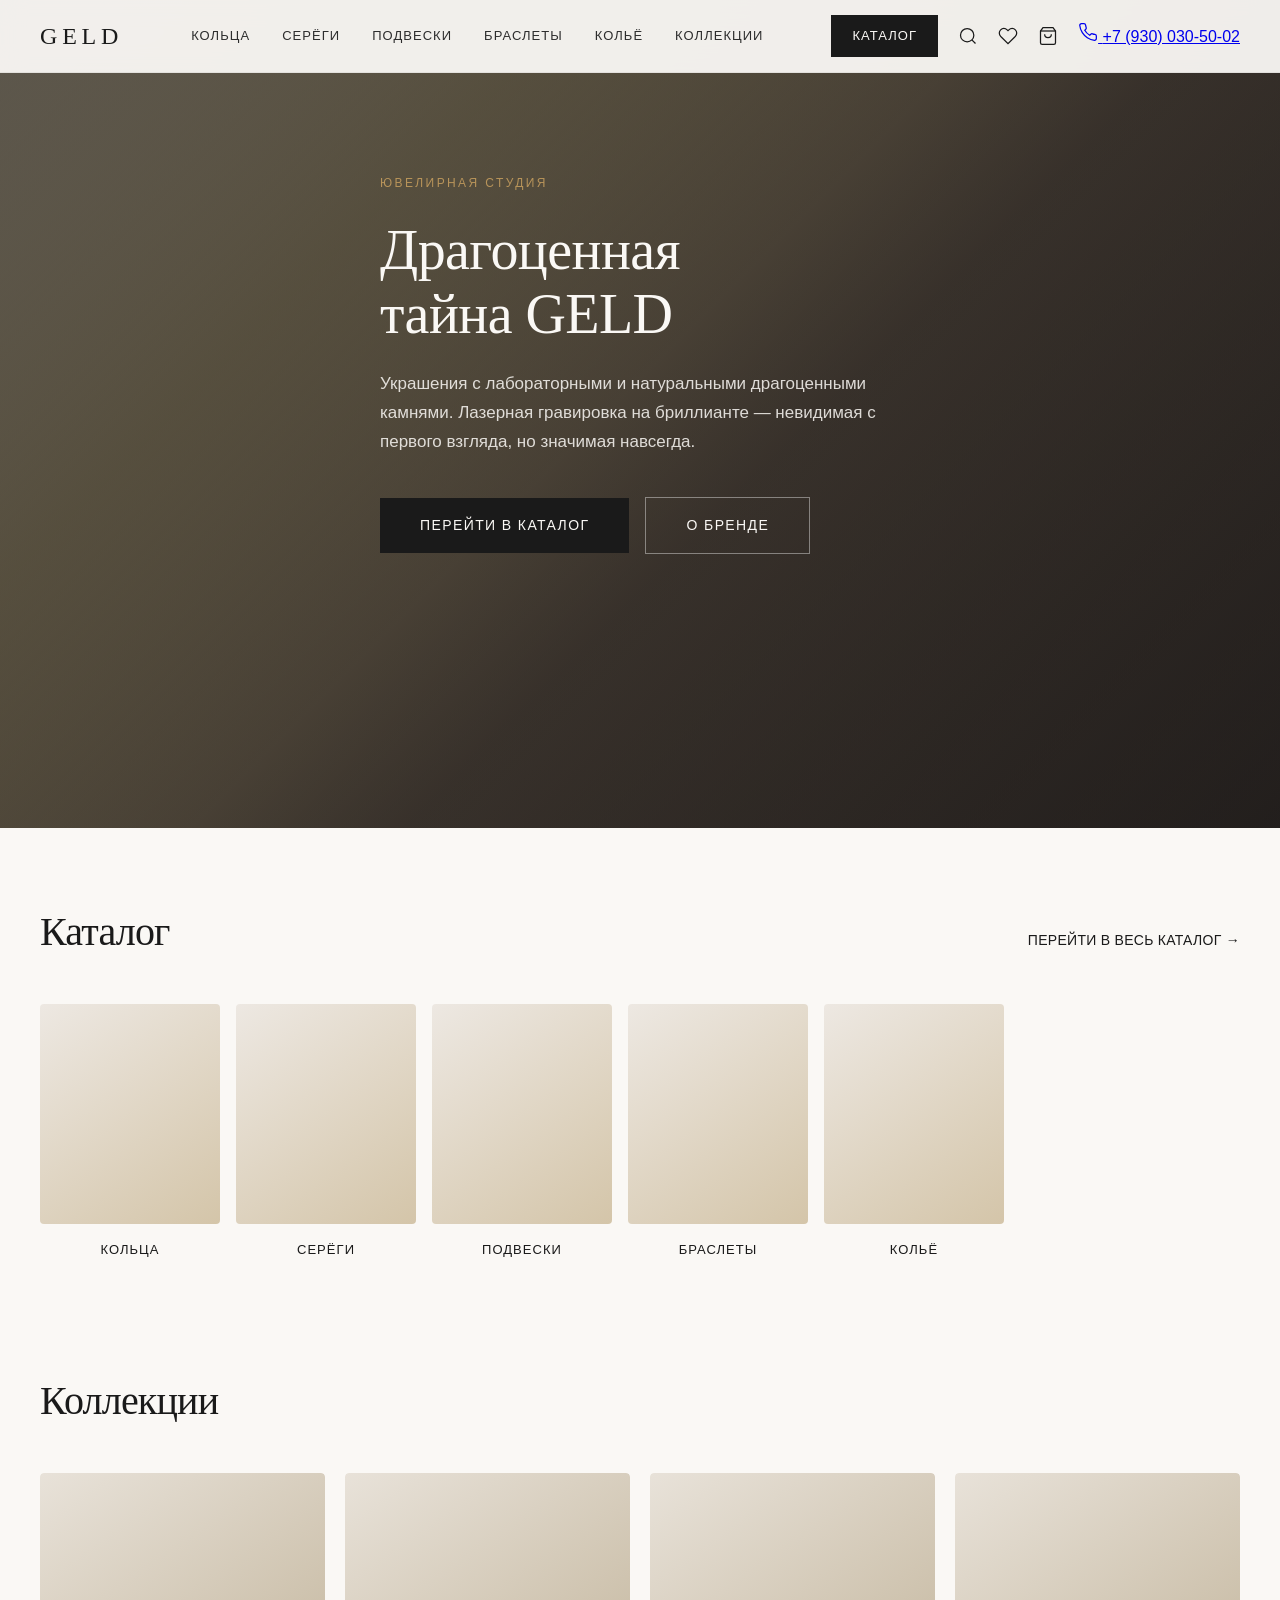
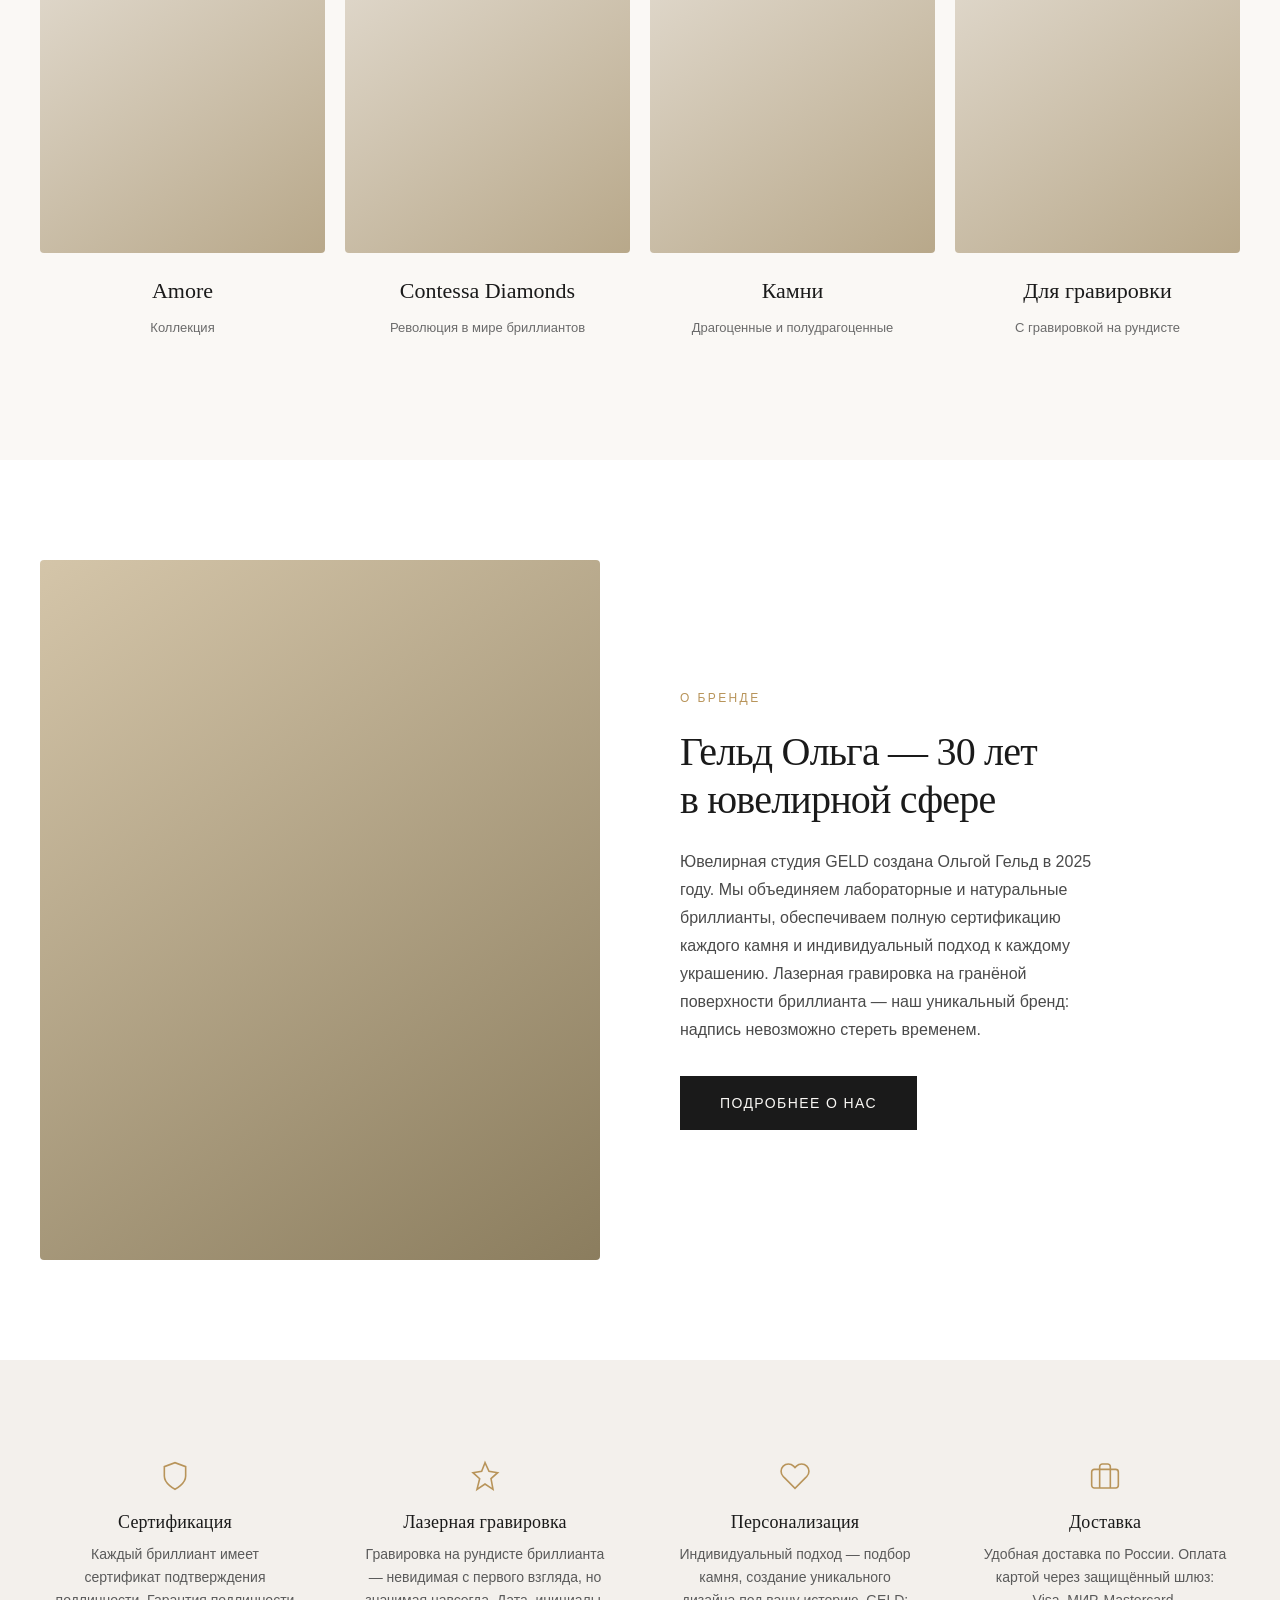
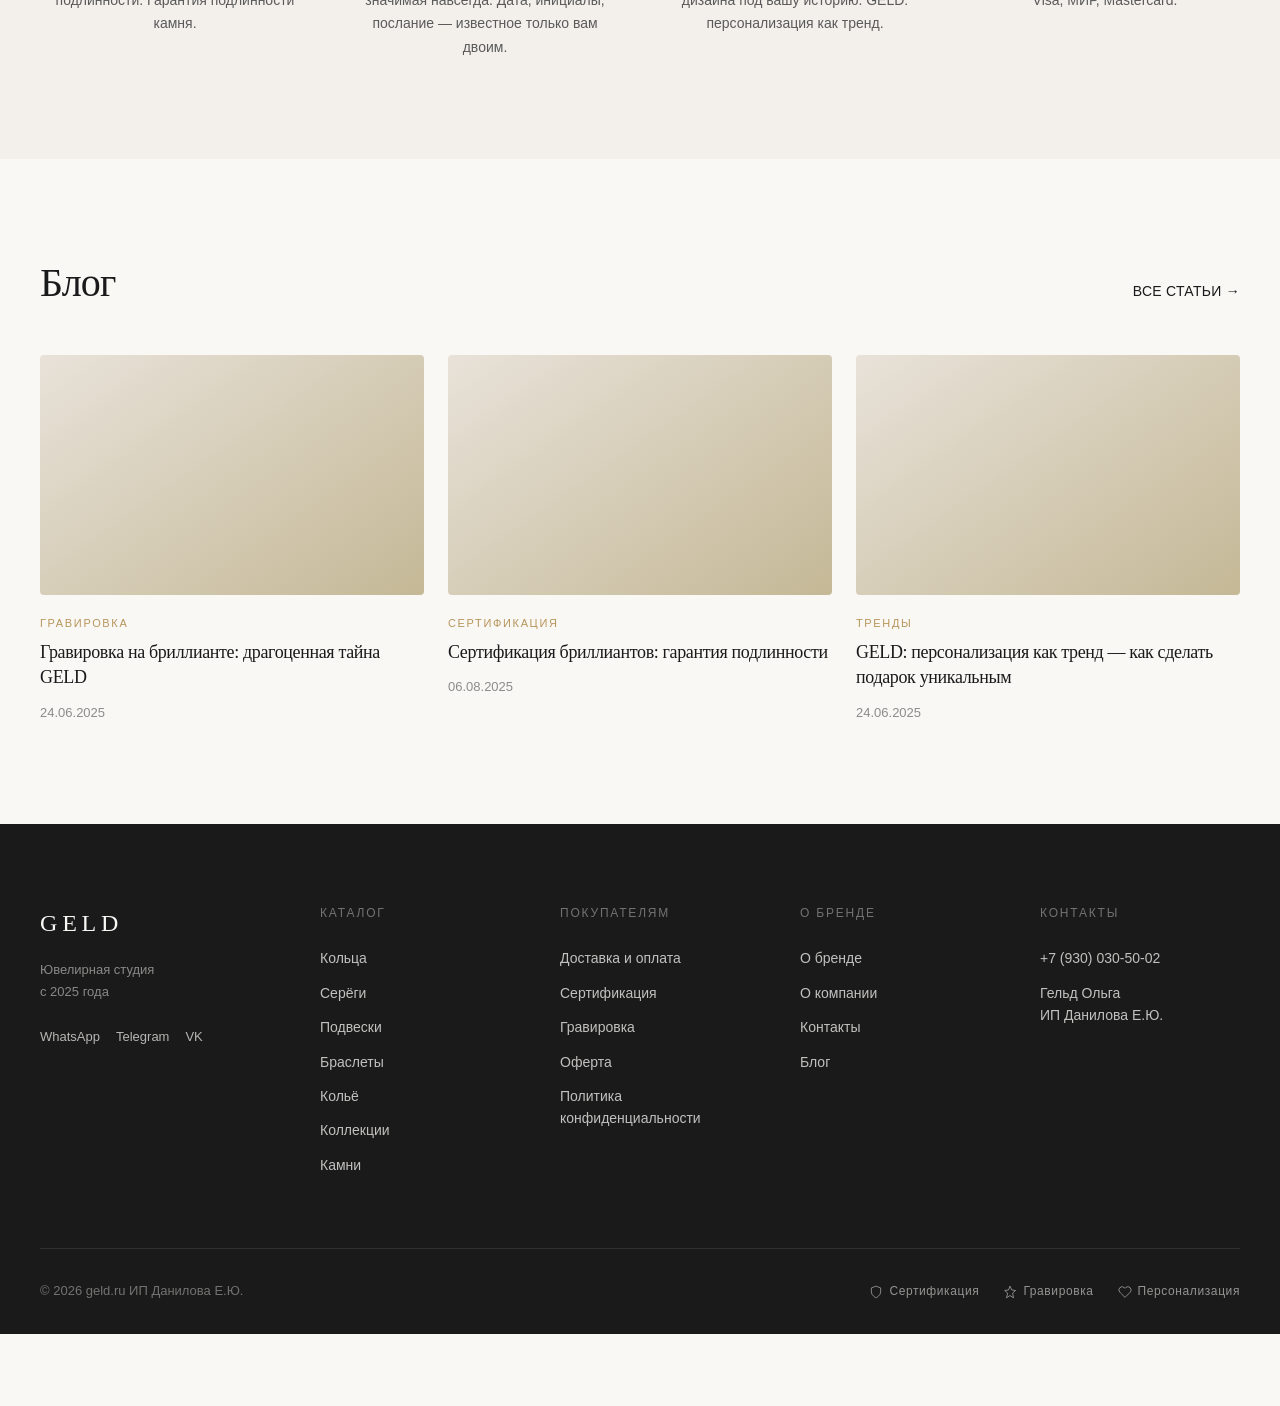
==== commit f139d018: "update: реальный контент с geld.ru — контакты, соцсети, коллекции Amore/Contessa, блог Co-authored-b" ====
--- a/index.html
+++ b/index.html
@@ -3,20 +3,20 @@
 <head>
     <meta charset="UTF-8">
     <meta name="viewport" content="width=device-width, initial-scale=1.0">
-    <title>GELD Jewelry Studio — Премиальные украшения с лабораторными и натуральными драгоценными камнями</title>
+    <title>GELD Ювелирная студия — Премиальные украшения с лабораторными и натуральными бриллиантами</title>
     <link rel="stylesheet" href="css/main.css">
 </head>
 <body>
-    <!-- ============ HEADER ============ -->
+    <!-- ====== HEADER ====== -->
     <header class="header">
         <div class="header__inner container">
             <a href="index.html" class="header__logo">GELD</a>
             <nav class="header__nav">
                 <a href="catalog.html" class="nav-link">Кольца</a>
-                <a href="catalog.html" class="nav-link">Серьги</a>
+                <a href="catalog.html" class="nav-link">Серёги</a>
                 <a href="catalog.html" class="nav-link">Подвески</a>
-                <a href="catalog.html" class="nav-link">Колье</a>
                 <a href="catalog.html" class="nav-link">Браслеты</a>
+                <a href="catalog.html" class="nav-link">Кольё</a>
                 <a href="catalog.html" class="nav-link">Коллекции</a>
             </nav>
             <div class="header__actions">
@@ -30,6 +30,10 @@
                 <a href="#" class="icon-btn" aria-label="Корзина">
                     <svg width="20" height="20" viewBox="0 0 24 24" fill="none" stroke="currentColor" stroke-width="1.5"><path d="M6 2L3 6v14a2 2 0 0 0 2 2h14a2 2 0 0 0 2-2V6l-3-4z"/><line x1="3" y1="6" x2="21" y2="6"/><path d="M16 10a4 4 0 0 1-8 0"/></svg>
                 </a>
+                <a href="tel:+79300305002" class="header__phone" aria-label="Позвонить">
+                    <svg width="20" height="20" viewBox="0 0 24 24" fill="none" stroke="currentColor" stroke-width="1.5"><path d="M22 16.92v3a2 2 0 0 1-2.18 2 19.79 19.79 0 0 1-8.63-3.07 19.5 19.5 0 0 1-6-6 19.79 19.79 0 0 1-3.07-8.67A2 2 0 0 1 4.11 2h3a2 2 0 0 1 2 1.72 12.84 12.84 0 0 0 .7 2.81 2 2 0 0 1-.45 2.11L8.09 9.91a16 16 0 0 0 6 6l1.27-1.27a2 2 0 0 1 2.11-.45 12.84 12.84 0 0 0 2.81.7A2 2 0 0 1 22 16.92z"/></svg>
+                    <span>+7 (930) 030-50-02</span>
+                </a>
                 <button class="burger" aria-label="Меню">
                     <span></span><span></span><span></span>
                 </button>
@@ -37,28 +41,27 @@
         </div>
     </header>
 
-    <!-- ============ HERO ============ -->
+    <!-- ====== HERO ====== -->
     <section class="hero">
-        <div class="hero__slider">
-            <div class="hero__slide hero__slide--active">
-                <div class="hero__bg"></div>
-                <div class="container hero__content">
-                    <span class="hero__subtitle">Новая коллекция 2025</span>
-                    <h1 class="hero__title">Бриллианты<br>лабораторного происхождения</h1>
-                    <p class="hero__desc">Ювелирный бренд GELD — украшения, в которых каждая деталь создана с&nbsp;бесконечной любовью к&nbsp;прекрасному</p>
-                    <div class="hero__buttons">
-                        <a href="catalog.html" class="btn btn--dark">Смотреть коллекцию</a>
-                        <a href="about.html" class="btn btn--ghost">О бренде</a>
-                    </div>
-                </div>
-            </div>
-        </div>
-    </section>
-
-    <!-- ============ КАТЕГОРИИ (быстрая навигация) ============ -->
+        <div class="hero__bg"></div>
+        <div class="container hero__content">
+            <span class="hero__subtitle">Ювелирная студия</span>
+            <h1 class="hero__title">Драгоценная<br>тайна GELD</h1>
+            <p class="hero__desc">Украшения с лабораторными и натуральными драгоценными камнями. Лазерная гравировка на бриллианте — невидимая с первого взгляда, но значимая навсегда.</p>
+            <div class="hero__buttons">
+                <a href="catalog.html" class="btn btn--dark">Перейти в каталог</a>
+                <a href="about.html" class="btn btn--ghost">О бренде</a>
+            </div>
+        </div>
+    </section>
+
+    <!-- ====== КАТЕГОРИИ ====== -->
     <section class="categories">
         <div class="container">
-            <h2 class="section-title--hidden">Каталог</h2>
+            <div class="section-header">
+                <h2 class="section-title">Каталог</h2>
+                <a href="catalog.html" class="link-all">Перейти в весь каталог →</a>
+            </div>
             <div class="categories__grid">
                 <a href="catalog.html" class="category-card">
                     <div class="category-card__visual"></div>
@@ -66,7 +69,7 @@
                 </a>
                 <a href="catalog.html" class="category-card">
                     <div class="category-card__visual"></div>
-                    <span class="category-card__label">Серьги</span>
+                    <span class="category-card__label">Серёги</span>
                 </a>
                 <a href="catalog.html" class="category-card">
                     <div class="category-card__visual"></div>
@@ -74,89 +77,56 @@
                 </a>
                 <a href="catalog.html" class="category-card">
                     <div class="category-card__visual"></div>
-                    <span class="category-card__label">Колье</span>
-                </a>
-                <a href="catalog.html" class="category-card">
-                    <div class="category-card__visual"></div>
                     <span class="category-card__label">Браслеты</span>
                 </a>
-            </div>
-        </div>
-    </section>
-
-    <!-- ============ ПОДКАТЕГОРИИ ============ -->
-    <section class="subcategories">
-        <div class="container">
-            <div class="subcategories__header">
-                <h2 class="section-title">Кольца</h2>
-                <a href="catalog.html" class="link-all">Смотреть все →</a>
-            </div>
-            <div class="subcategories__grid">
-                <a href="catalog.html" class="subcat-card">
-                    <div class="subcat-card__img"></div>
-                    <span>Помолвочные</span>
-                </a>
-                <a href="catalog.html" class="subcat-card">
-                    <div class="subcat-card__img"></div>
-                    <span>Обручальные</span>
-                </a>
-                <a href="catalog.html" class="subcat-card">
-                    <div class="subcat-card__img"></div>
-                    <span>С бриллиантами</span>
-                </a>
-                <a href="catalog.html" class="subcat-card">
-                    <div class="subcat-card__img"></div>
-                    <span>С сапфирами</span>
-                </a>
-                <a href="catalog.html" class="subcat-card">
-                    <div class="subcat-card__img"></div>
-                    <span>Без камней</span>
-                </a>
-            </div>
-        </div>
-    </section>
-
-    <!-- ============ КОЛЛЕКЦИИ ============ -->
+                <a href="catalog.html" class="category-card">
+                    <div class="category-card__visual"></div>
+                    <span class="category-card__label">Кольё</span>
+                </a>
+            </div>
+        </div>
+    </section>
+
+    <!-- ====== КАТЕГОРИИ + КОЛЛЕКЦИИ ====== -->
     <section class="collections">
         <div class="container">
             <div class="section-header">
                 <h2 class="section-title">Коллекции</h2>
-                <a href="catalog.html" class="link-all">Смотреть все →</a>
             </div>
             <div class="collections__grid">
-                <a href="collection.html" class="collection-card">
-                    <div class="collection-card__visual"></div>
-                    <div class="collection-card__content">
-                        <span class="collection-card__name">Essence</span>
-                        <span class="collection-card__desc">Классика в&nbsp;каждом движении</span>
-                    </div>
-                </a>
-                <a href="collection.html" class="collection-card">
-                    <div class="collection-card__visual"></div>
-                    <div class="collection-card__content">
-                        <span class="collection-card__name">Lumière</span>
-                        <span class="collection-card__desc">Свет в&nbsp;каждом гранении</span>
-                    </div>
-                </a>
-                <a href="collection.html" class="collection-card">
-                    <div class="collection-card__visual"></div>
-                    <div class="collection-card__content">
-                        <span class="collection-card__name">Éternité</span>
-                        <span class="collection-card__desc">Кольца, которые говорят «навсегда»</span>
-                    </div>
-                </a>
-                <a href="collection.html" class="collection-card">
-                    <div class="collection-card__visual"></div>
-                    <div class="collection-card__content">
-                        <span class="collection-card__name">Rivière</span>
-                        <span class="collection-card__desc">Линия бриллиантов без перерыва</span>
-                    </div>
-                </a>
-            </div>
-        </div>
-    </section>
-
-    <!-- ============ О БРЕНДЕ ============ -->
+                <a href="catalog.html" class="collection-card">
+                    <div class="collection-card__visual"></div>
+                    <div class="collection-card__content">
+                        <span class="collection-card__name">Amore</span>
+                        <span class="collection-card__desc">Коллекция</span>
+                    </div>
+                </a>
+                <a href="catalog.html" class="collection-card">
+                    <div class="collection-card__visual"></div>
+                    <div class="collection-card__content">
+                        <span class="collection-card__name">Contessa Diamonds</span>
+                        <span class="collection-card__desc">Революция в мире бриллиантов</span>
+                    </div>
+                </a>
+                <a href="catalog.html" class="collection-card">
+                    <div class="collection-card__visual"></div>
+                    <div class="collection-card__content">
+                        <span class="collection-card__name">Камни</span>
+                        <span class="collection-card__desc">Драгоценные и полудрагоценные</span>
+                    </div>
+                </a>
+                <a href="catalog.html" class="collection-card">
+                    <div class="collection-card__visual"></div>
+                    <div class="collection-card__content">
+                        <span class="collection-card__name">Для гравировки</span>
+                        <span class="collection-card__desc">С гравировкой на рундисте</span>
+                    </div>
+                </a>
+            </div>
+        </div>
+    </section>
+
+    <!-- ====== О БРЕНДЕ ====== -->
     <section class="about-preview">
         <div class="container about-preview__inner">
             <div class="about-preview__visual">
@@ -164,14 +134,14 @@
             </div>
             <div class="about-preview__text">
                 <span class="about-preview__tag">О бренде</span>
-                <h2 class="about-preview__title">30&nbsp;лет опыта. Один бренд.</h2>
-                <p>Ольга Гельд основала GELD jewelry studio в&nbsp;2025&nbsp;году, объединив трёх десятилетий знаний в&nbsp;ювелирной индустрии, глубокий опыт производства и&nbsp;современный взгляд на&nbsp;премиальные украшения.</p>
-                <a href="about.html" class="btn btn--dark">Узнать больше</a>
-            </div>
-        </div>
-    </section>
-
-    <!-- ============ УТП ============ -->
+                <h2 class="about-preview__title">Гельд Ольга — 30&nbsp;лет в&nbsp;ювелирной сфере</h2>
+                <p>Ювелирная студия GELD создана Ольгой Гельд в 2025 году. Мы объединяем лабораторные и натуральные бриллианты, обеспечиваем полную сертификацию каждого камня и индивидуальный подход к каждому украшению. Лазерная гравировка на гранёной поверхности бриллианта — наш уникальный бренд: надпись невозможно стереть временем.</p>
+                <a href="/page/o-brende-2" class="btn btn--dark">Подробнее о нас</a>
+            </div>
+        </div>
+    </section>
+
+    <!-- ====== УТП ====== -->
     <section class="usp">
         <div class="container">
             <div class="usp__grid">
@@ -180,98 +150,68 @@
                         <svg width="32" height="32" viewBox="0 0 24 24" fill="none" stroke="currentColor" stroke-width="1.2"><path d="M12 22s8-4 8-10V5l-8-3-8 3v7c0 6 8 10 8 10z"/></svg>
                     </div>
                     <h3 class="usp-item__title">Сертификация</h3>
-                    <p>Каждый бриллиант проходит сертификацию и&nbsp;подтверждает своё качество</p>
+                    <p>Каждый бриллиант имеет сертификат подтверждения подлинности. Гарантия подлинности камня.</p>
                 </div>
                 <div class="usp-item">
                     <div class="usp-item__icon">
                         <svg width="32" height="32" viewBox="0 0 24 24" fill="none" stroke="currentColor" stroke-width="1.2"><path d="M12 2L9.5 8.5 3 9.5l5 4.5L6 22l6-4 6 4-1.5-8 5-4.5-6.5-1z"/></svg>
                     </div>
-                    <h3 class="usp-item__title">Гравировка</h3>
-                    <p>Бесплатная гравировка на&nbsp;изделиях — персональный подход к&nbsp;каждому украшению</p>
+                    <h3 class="usp-item__title">Лазерная гравировка</h3>
+                    <p>Гравировка на рундисте бриллианта — невидимая с первого взгляда, но значимая навсегда. Дата, инициалы, послание — известное только вам двоим.</p>
                 </div>
                 <div class="usp-item">
                     <div class="usp-item__icon">
                         <svg width="32" height="32" viewBox="0 0 24 24" fill="none" stroke="currentColor" stroke-width="1.2"><path d="M20.84 4.61a5.5 5.5 0 0 0-7.78 0L12 5.67l-1.06-1.06a5.5 5.5 0 0 0-7.78 7.78l1.06 1.06L12 21.23l7.78-7.78 1.06-1.06a5.5 5.5 0 0 0 0-7.78z"/></svg>
                     </div>
-                    <h3 class="usp-item__title">СПА-уход</h3>
-                    <p>Бесплатный профессиональный уход за&nbsp;вашими украшениями в&nbsp;любой мастерской GELD</p>
+                    <h3 class="usp-item__title">Персонализация</h3>
+                    <p>Индивидуальный подход — подбор камня, создание уникального дизайна под вашу историю. GELD: персонализация как тренд.</p>
                 </div>
                 <div class="usp-item">
                     <div class="usp-item__icon">
                         <svg width="32" height="32" viewBox="0 0 24 24" fill="none" stroke="currentColor" stroke-width="1.2"><rect x="2" y="7" width="20" height="14" rx="2" ry="2"/><path d="M16 21V5a2 2 0 0 0-2-2h-4a2 2 0 0 0-2 2v16"/></svg>
                     </div>
-                    <h3 class="usp-item__title">Подарочные сертификаты</h3>
-                    <p>Номинал на&nbsp;любой вкус — идеальный подарок для&nbsp;близких людей</p>
-                </div>
-            </div>
-        </div>
-    </section>
-
-    <!-- ============ ЭКСПERTНЫЙ БЛОК ============ -->
-    <section class="expertise">
-        <div class="container expertise__inner">
-            <div class="expertise__content">
-                <span class="expertise__tag">Мир бренда GELD</span>
-                <h2 class="expertise__title">Знание — основа доверия</h2>
-                <div class="expertise__blocks">
-                    <div class="exp-block">
-                        <span class="exp-block__num">01</span>
-                        <h3>Лабораторные бриллианты</h3>
-                        <p>Такие же по составу, как натуральные, но созданы с&nbsp;нуля в&nbsp;лаборатории — этично и&nbsp;бережно для&nbsp;природы</p>
-                    </div>
-                    <div class="exp-block">
-                        <span class="exp-block__num">02</span>
-                        <h3>Натуральные камни</h3>
-                        <p>Только сертифицированные драгоценные камни из&nbsp;проверенных источников с&nbsp;полным пакетом документов</p>
-                    </div>
-                    <div class="exp-block">
-                        <span class="exp-block__num">03</span>
-                        <h3>Персонализация</h3>
-                        <p>Индивидуальный подход — от&nbsp;подбора камня до&nbsp;создания уникального дизайна под&nbsp;вашу историю</p>
-                    </div>
-                </div>
-            </div>
-            <div class="expertise__visual">
-                <div class="expertise__img"></div>
-            </div>
-        </div>
-    </section>
-
-    <!-- ============ НОВОСТИ (скрыт на старте, placeholder) ============ -->
+                    <h3 class="usp-item__title">Доставка</h3>
+                    <p>Удобная доставка по России. Оплата картой через защищённый шлюз: Visa, МИР, Mastercard.</p>
+                </div>
+            </div>
+        </div>
+    </section>
+
+    <!-- ====== БЛОГ ====== -->
     <section class="stories">
         <div class="container">
             <div class="section-header">
-                <h2 class="section-title">Журнал</h2>
-                <a href="#" class="link-all">Все статьи →</a>
+                <h2 class="section-title">Блог</h2>
+                <a href="/blogs/stati" class="link-all">Все статьи →</a>
             </div>
             <div class="stories__grid">
                 <article class="story-card">
-                    <a href="#">
+                    <a href="/blogs/stati/gravirovka">
                         <div class="story-card__img"></div>
                         <div class="story-card__body">
-                            <span class="story-card__tag">Советы</span>
-                            <h3>Как выбрать помолвочное кольцо: гид от эксперта</h3>
-                            <span class="story-card__date">20 мая 2025</span>
+                            <span class="story-card__tag">Гравировка</span>
+                            <h3>Гравировка на бриллианте: драгоценная тайна GELD</h3>
+                            <span class="story-card__date">24.06.2025</span>
                         </div>
                     </a>
                 </article>
                 <article class="story-card">
-                    <a href="#">
+                    <a href="/blogs/stati/diamonds-2-2">
                         <div class="story-card__img"></div>
                         <div class="story-card__body">
-                            <span class="story-card__tag">Тренды</span>
-                            <h3>Тренды лета 2025: что носят</h3>
-                            <span class="story-card__date">15 мая 2025</span>
+                            <span class="story-card__tag">Сертификация</span>
+                            <h3>Сертификация бриллиантов: гарантия подлинности</h3>
+                            <span class="story-card__date">06.08.2025</span>
                         </div>
                     </a>
                 </article>
                 <article class="story-card">
-                    <a href="#">
+                    <a href="/blogs/stati/contessa-diamonds-personalizatsiya-kak-trend">
                         <div class="story-card__img"></div>
                         <div class="story-card__body">
-                            <span class="story-card__tag">Новости</span>
-                            <h3>Новая коллекция Lumière — вдохновение светом</h3>
-                            <span class="story-card__date">5 мая 2025</span>
+                            <span class="story-card__tag">Тренды</span>
+                            <h3>GELD: персонализация как тренд — как сделать подарок уникальным</h3>
+                            <span class="story-card__date">24.06.2025</span>
                         </div>
                     </a>
                 </article>
@@ -279,54 +219,52 @@
         </div>
     </section>
 
-    <!-- ============ FOOTER ============ -->
+    <!-- ====== FOOTER ====== -->
     <footer class="footer">
         <div class="container">
             <div class="footer__top">
                 <div class="footer__col">
                     <a href="index.html" class="footer__logo">GELD</a>
-                    <p class="footer__tagline">Jewelry Studio<br>с&nbsp;2025&nbsp;года</p>
+                    <p class="footer__tagline">Ювелирная студия<br>с&nbsp;2025&nbsp;года</p>
                     <div class="footer__socials">
-                        <a href="#" class="social-link">Telegram</a>
-                        <a href="#" class="social-link">Instagram</a>
-                        <a href="#" class="social-link">VK</a>
+                        <a href="https://wa.me/+79300305002" class="social-link">WhatsApp</a>
+                        <a href="https://t.me/+79300305002" class="social-link">Telegram</a>
+                        <a href="https://vk.com/geldjewelry" class="social-link">VK</a>
                     </div>
                 </div>
                 <div class="footer__col">
                     <h4 class="footer__heading">Каталог</h4>
                     <a href="catalog.html" class="footer__link">Кольца</a>
-                    <a href="catalog.html" class="footer__link">Серьги</a>
+                    <a href="catalog.html" class="footer__link">Серёги</a>
                     <a href="catalog.html" class="footer__link">Подвески</a>
-                    <a href="catalog.html" class="footer__link">Колье</a>
                     <a href="catalog.html" class="footer__link">Браслеты</a>
+                    <a href="catalog.html" class="footer__link">Кольё</a>
                     <a href="catalog.html" class="footer__link">Коллекции</a>
+                    <a href="catalog.html" class="footer__link">Камни</a>
                 </div>
                 <div class="footer__col">
                     <h4 class="footer__heading">Покупателям</h4>
                     <a href="delivery.html" class="footer__link">Доставка и оплата</a>
-                    <a href="certification.html" class="footer__link">Сертификация</a>
-                    <a href="engraving.html" class="footer__link">Гравировка</a>
-                    <a href="spa.html" class="footer__link">СПА-уход</a>
-                    <a href="gift-cards.html" class="footer__link">Подарочные сертификаты</a>
+                    <a href="/blogs/stati/diamonds-2-2" class="footer__link">Сертификация</a>
+                    <a href="/blogs/stati/gravirovka" class="footer__link">Гравировка</a>
+                    <a href="/page/oferta" class="footer__link">Оферта</a>
+                    <a href="/page/personal-data" class="footer__link">Политика конфиденциальности</a>
                 </div>
                 <div class="footer__col">
                     <h4 class="footer__heading">О бренде</h4>
-                    <a href="about.html" class="footer__link">О нас</a>
-                    <a href="stories.html" class="footer__link">Журнал</a>
-                    <a href="contacts.html" class="footer__link">Контакты</a>
-                    <a href="legal.html" class="footer__link">Юридическая информация</a>
+                    <a href="/page/o-brende-2" class="footer__link">О бренде</a>
+                    <a href="/page/about-us" class="footer__link">О компании</a>
+                    <a href="/page/contacts" class="footer__link">Контакты</a>
+                    <a href="/blogs/stati" class="footer__link">Блог</a>
                 </div>
                 <div class="footer__col">
                     <h4 class="footer__heading">Контакты</h4>
-                    <a href="tel:+74950000000" class="footer__link">+7 (495) 000-00-00</a>
-                    <a href="mailto:info@geld.ru" class="footer__link">info@geld.ru</a>
-                    <p class="footer__address">Москва, ул.&nbsp;Пример, 1</p>
-                    <p class="footer__hours">Пн–Вс: 10:00 – 22:00</p>
+                    <a href="tel:+79300305002" class="footer__link">+7 (930) 030-50-02</a>
+                    <p class="footer__address">Гельд Ольга<br>ИП Данилова Е.Ю.</p>
                 </div>
             </div>
             <div class="footer__bottom">
-                <span class="footer__copy">© 2025 GELD Jewelry Studio. Все права защищены.</span>
-                <!-- Ключевые УТП в подвале -->
+                <span class="footer__copy">© 2026 geld.ru ИП Данилова Е.Ю.</span>
                 <div class="footer__usps">
                     <span class="footer__usp">
                         <svg width="14" height="14" viewBox="0 0 24 24" fill="none" stroke="currentColor" stroke-width="1.5"><path d="M12 22s8-4 8-10V5l-8-3-8 3v7c0 6 8 10 8 10z"/></svg>
@@ -338,7 +276,7 @@
                     </span>
                     <span class="footer__usp">
                         <svg width="14" height="14" viewBox="0 0 24 24" fill="none" stroke="currentColor" stroke-width="1.5"><path d="M20.84 4.61a5.5 5.5 0 0 0-7.78 0L12 5.67l-1.06-1.06a5.5 5.5 0 0 0-7.78 7.78l1.06 1.06L12 21.23l7.78-7.78 1.06-1.06a5.5 5.5 0 0 0 0-7.78z"/></svg>
-                        СПА-уход
+                        Персонализация
                     </span>
                 </div>
             </div>
